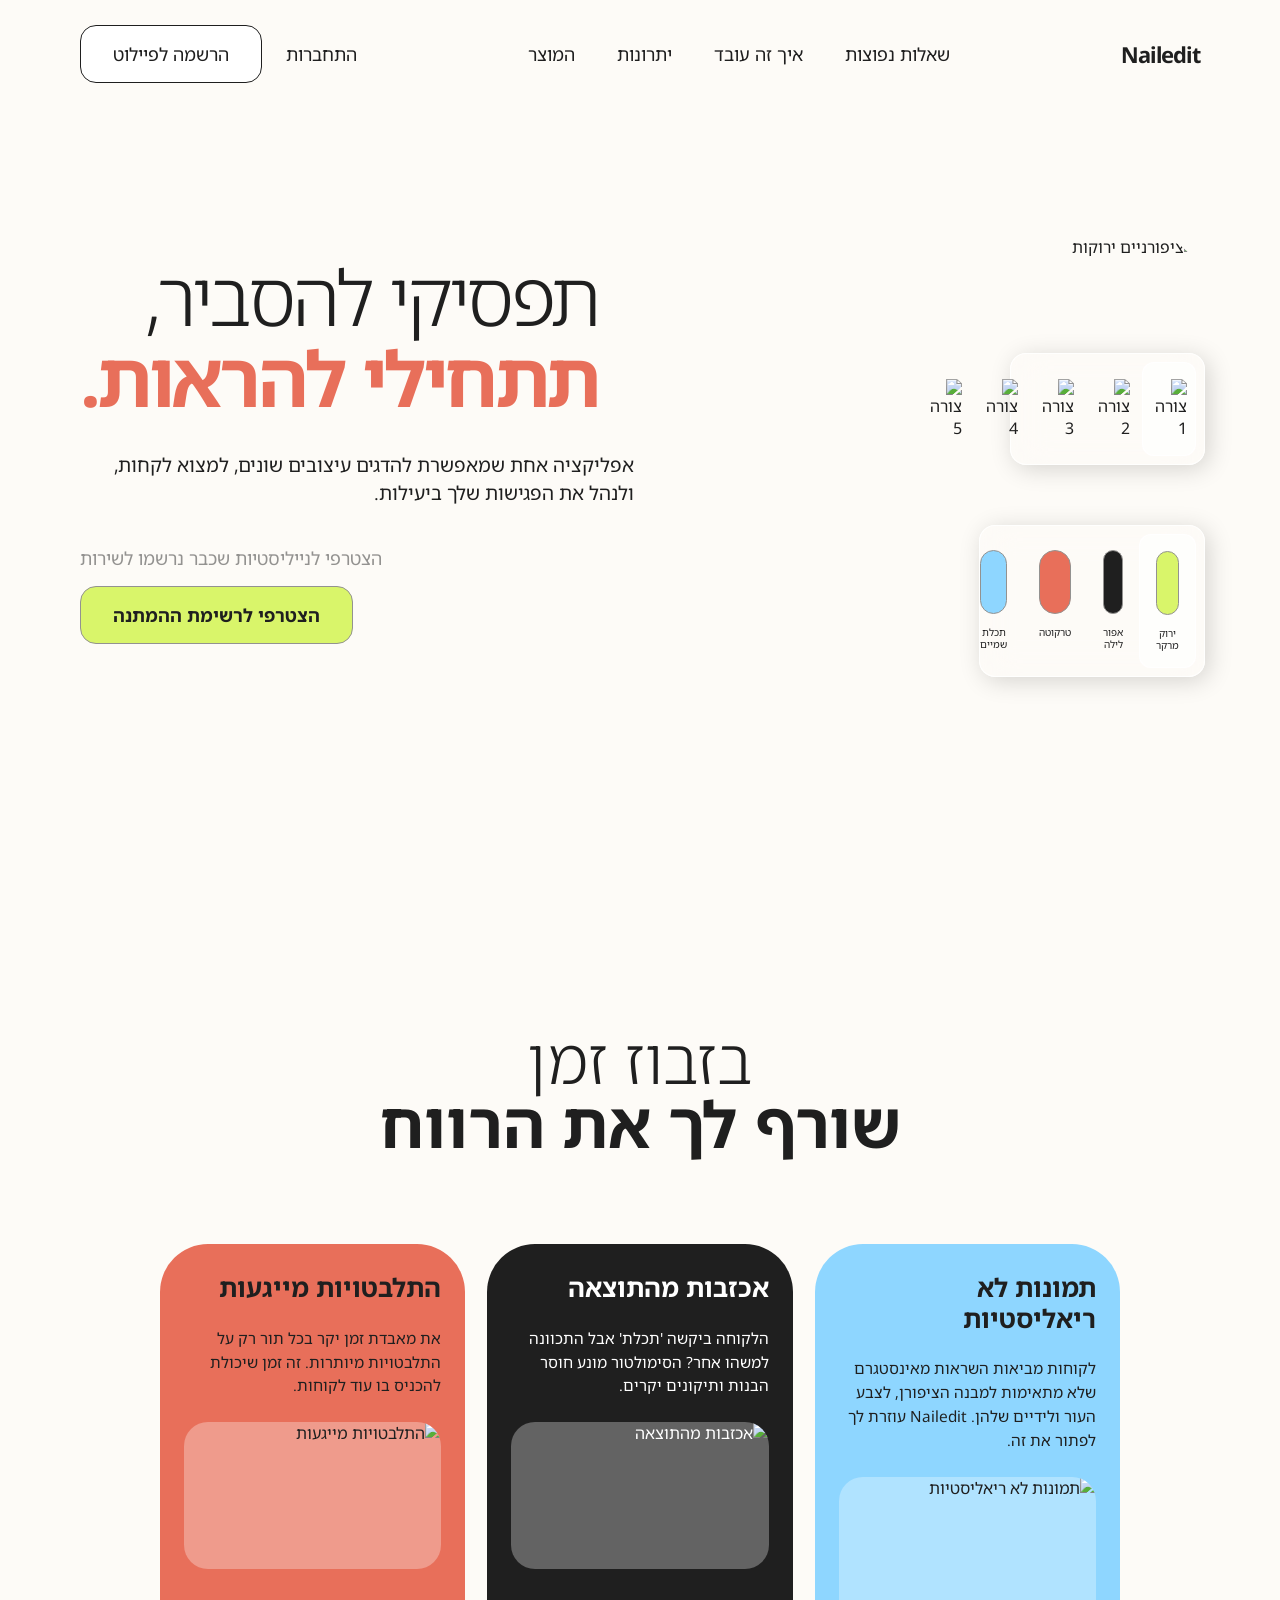
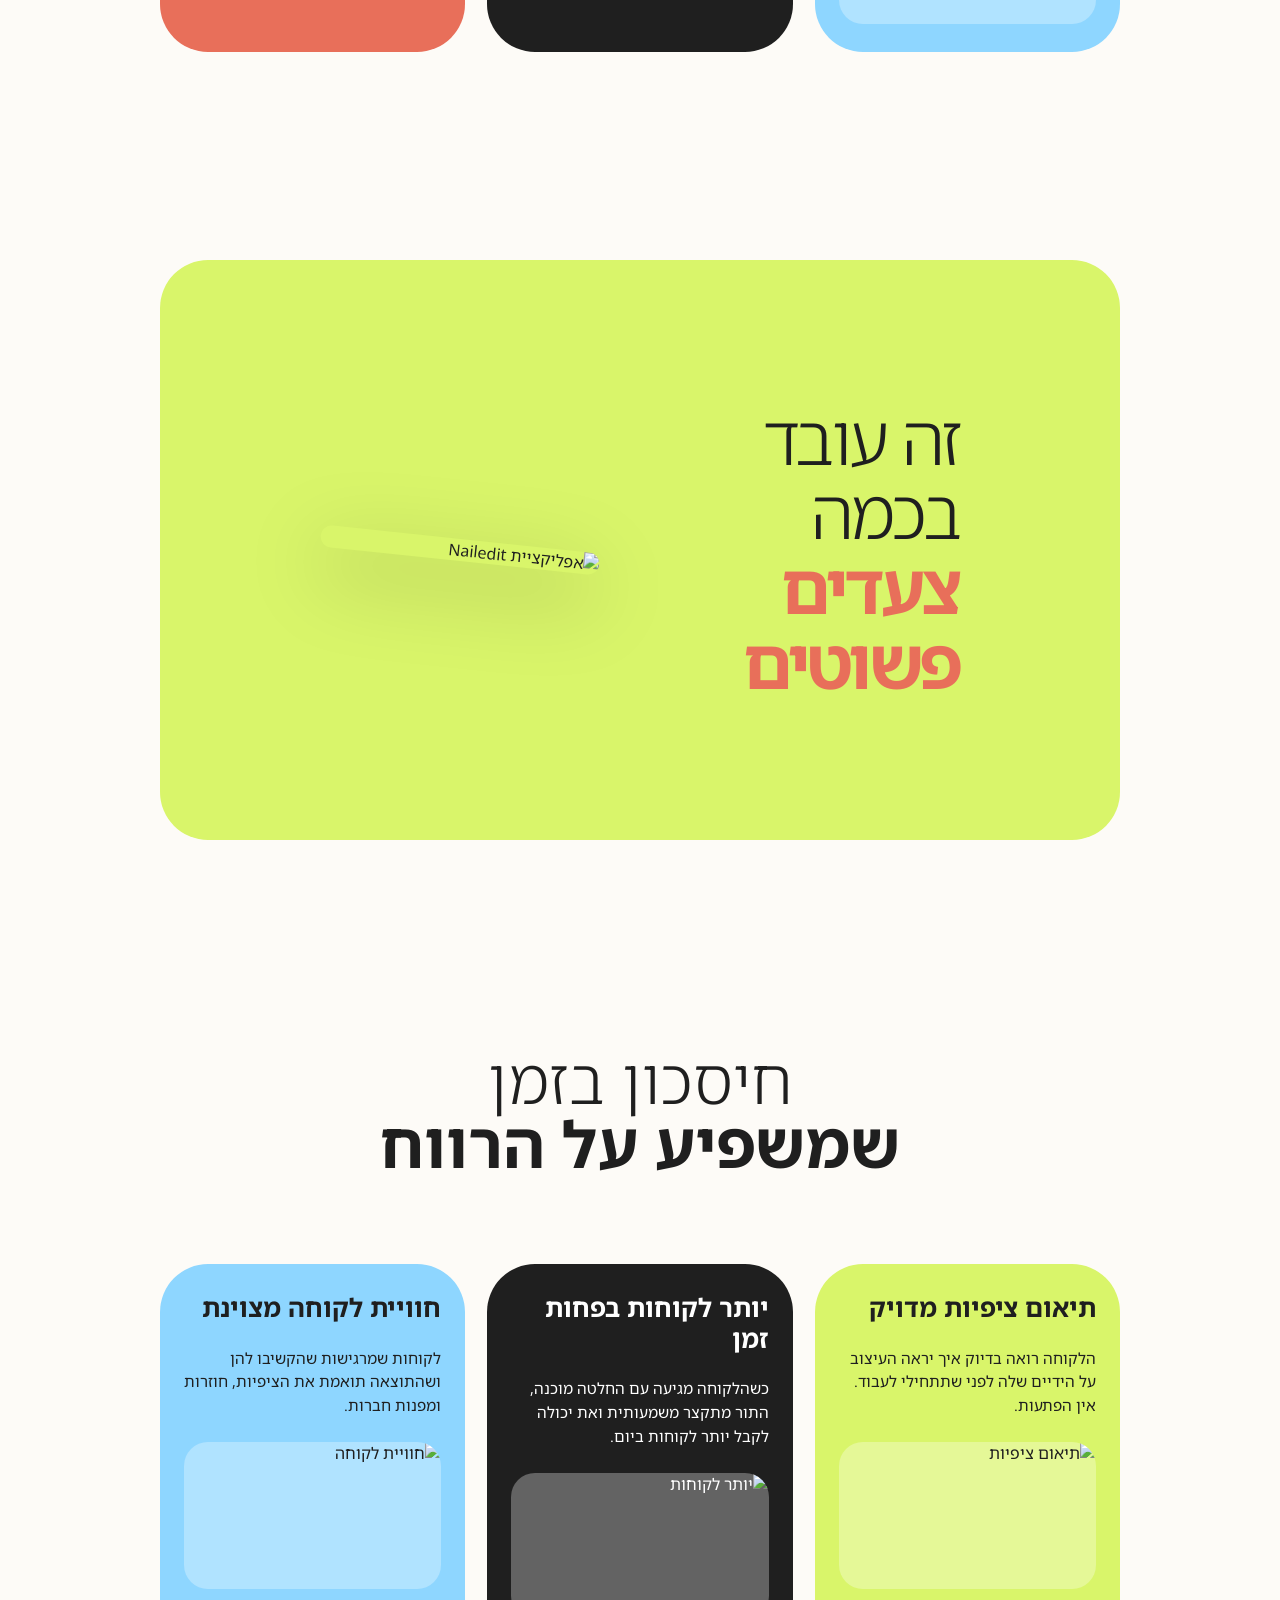
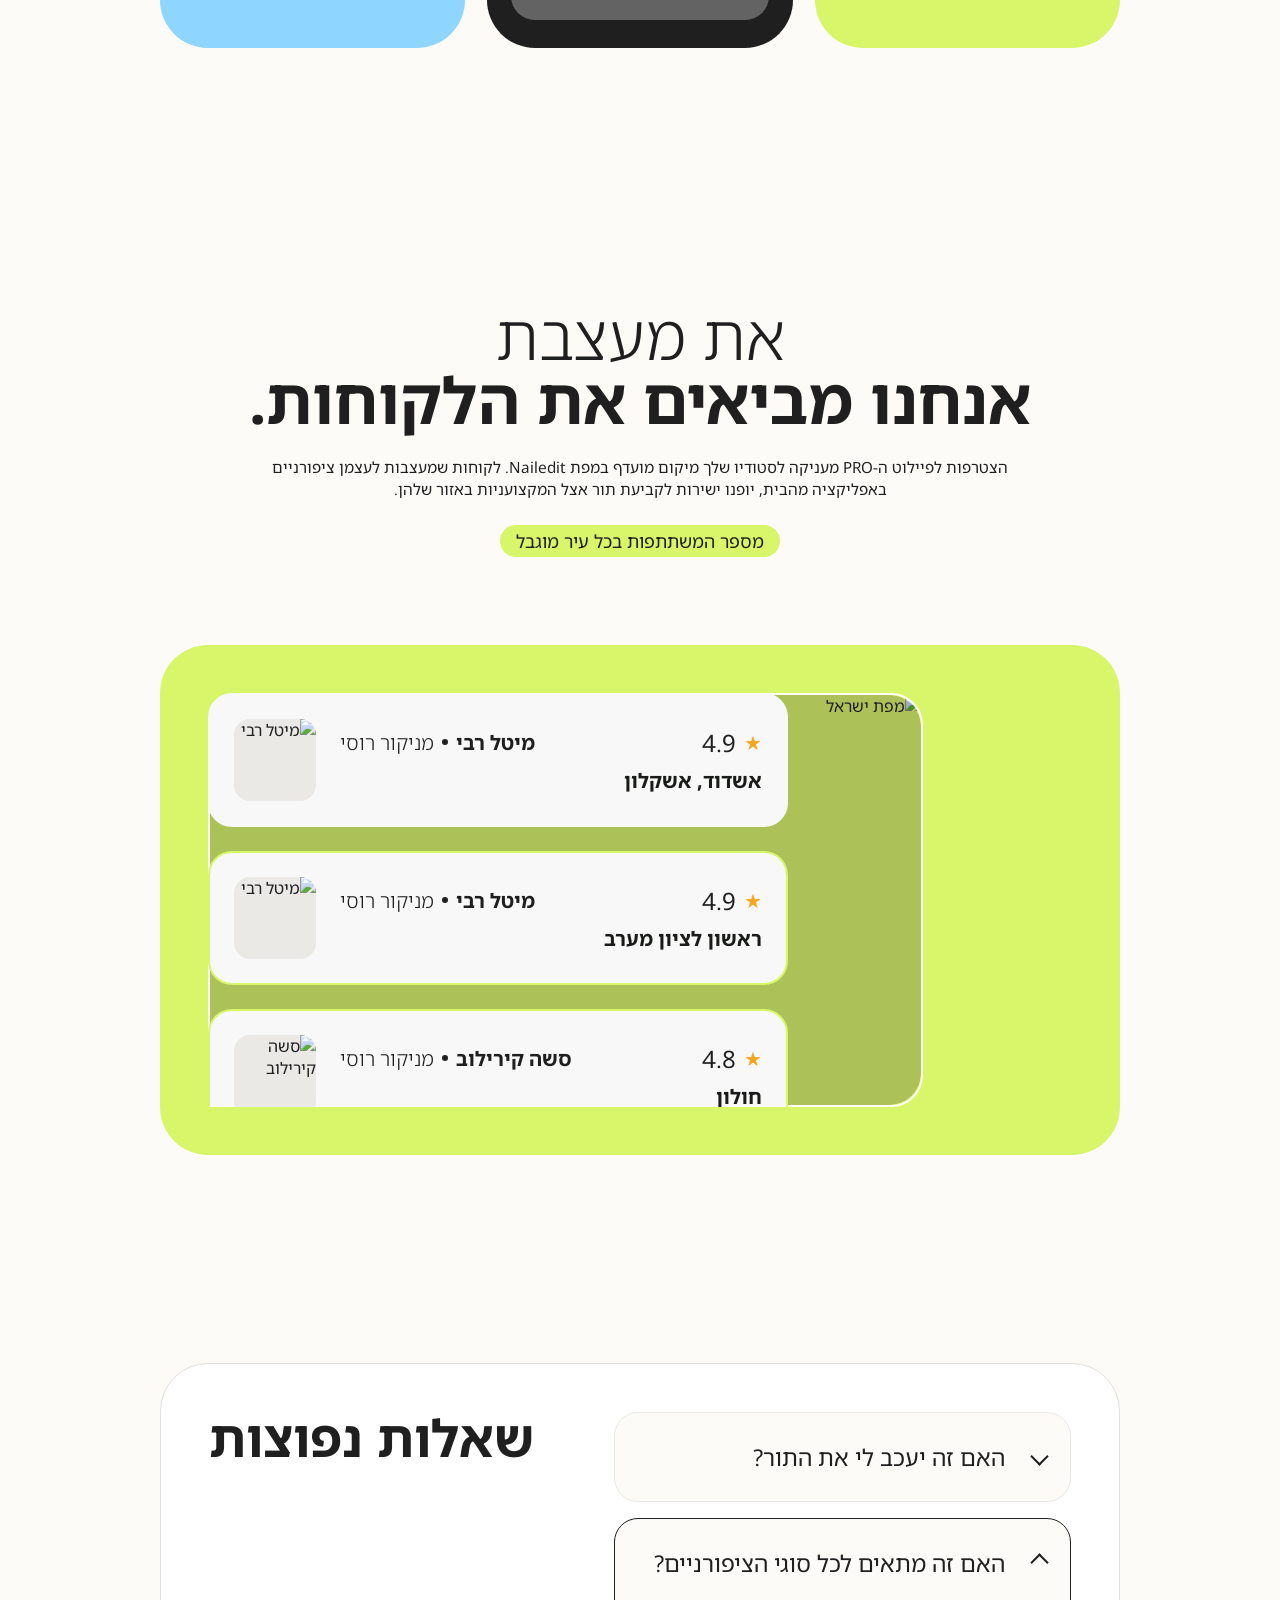
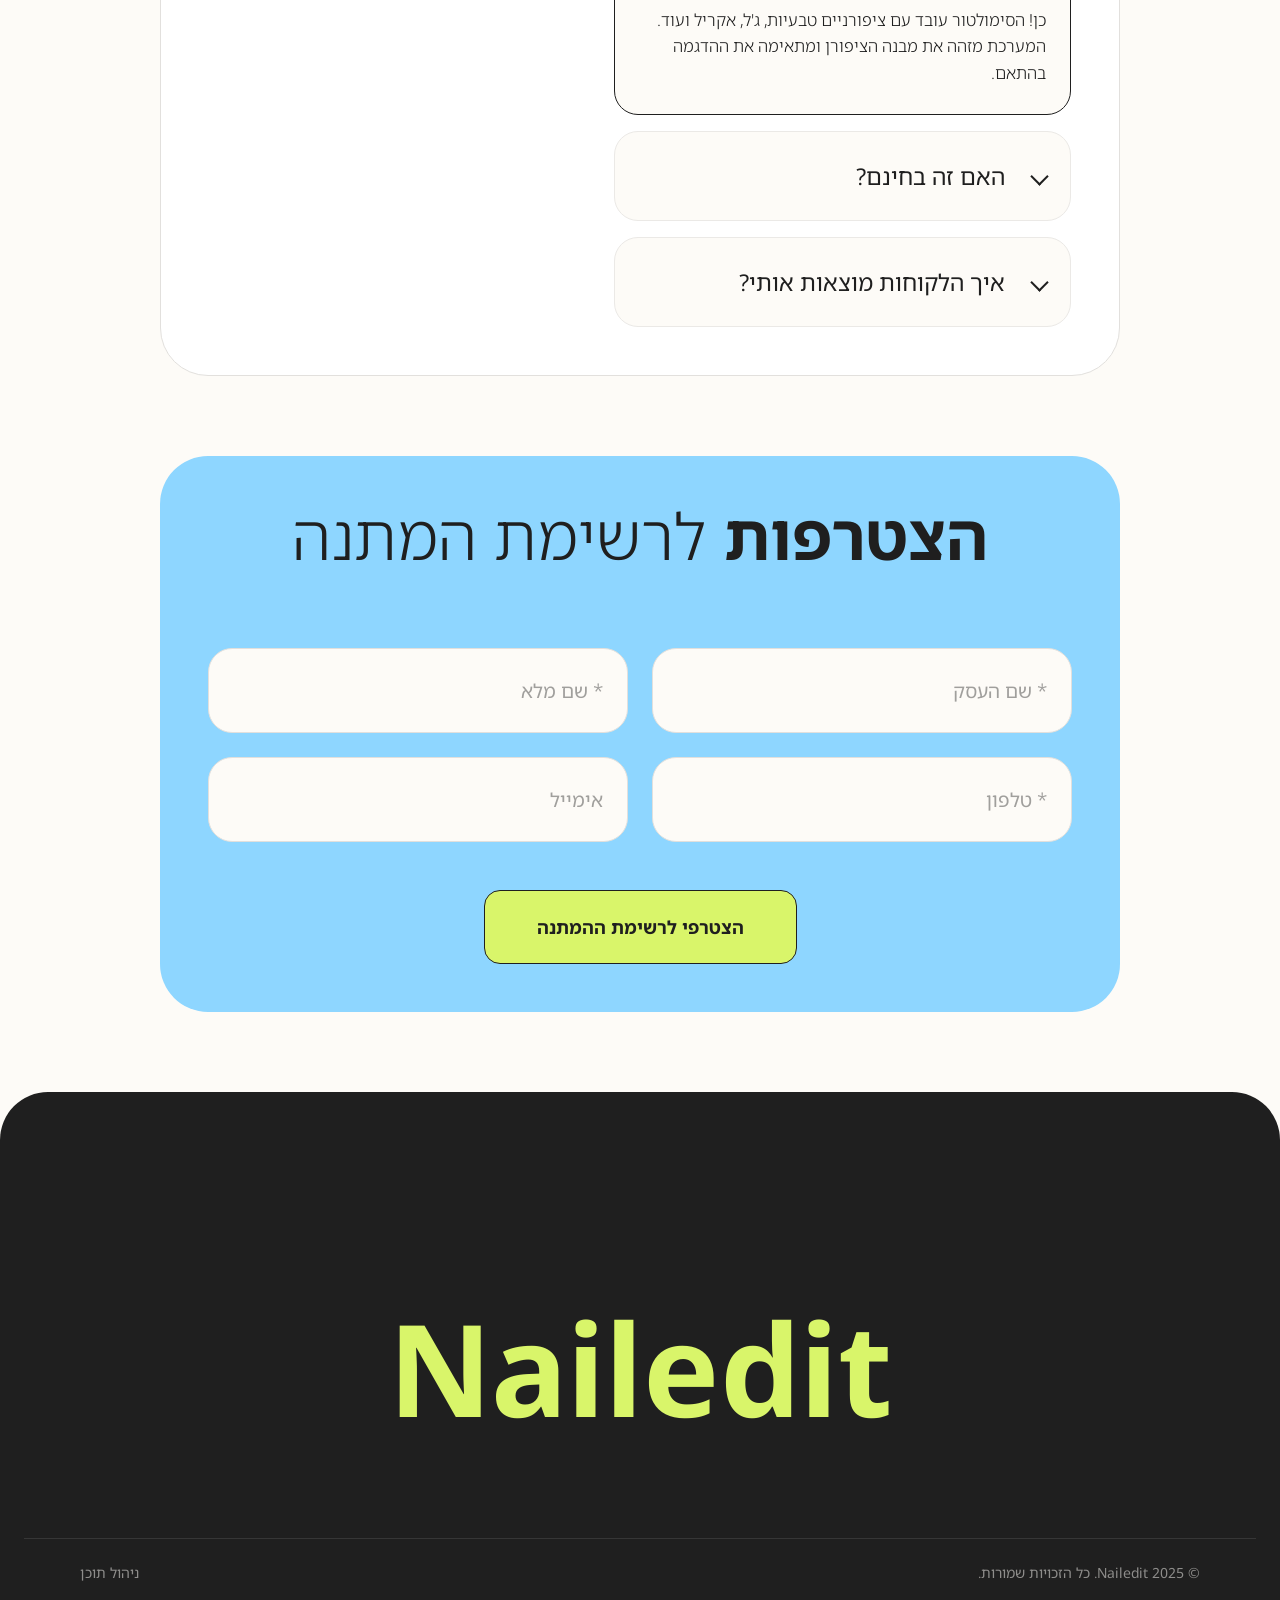
==== index.html @ ff3cc14b "feat: implement Nailedit landing page with CMS - Full RTL Hebrew landing page matching Figma design " ====
<!DOCTYPE html>
<html lang="he" dir="rtl">
<head>
  <meta charset="UTF-8" />
  <meta name="viewport" content="width=device-width, initial-scale=1.0" />
  <title>Nailedit — תפסיקי להסביר, תתחילי להראות</title>
  <meta name="description" content="אפליקציה אחת שמאפשרת להדגים עיצובים שונים, למצוא לקחות, ולנהל את הפגישות שלך ביעילות." />
  <link rel="preconnect" href="https://fonts.googleapis.com" />
  <link rel="preconnect" href="https://fonts.gstatic.com" crossorigin />
  <link href="https://fonts.googleapis.com/css2?family=Noto+Sans+Hebrew:wght@300;400;700&display=swap" rel="stylesheet" />
  <link rel="stylesheet" href="css/style.css" />
  <script src="js/cms-data.js" defer></script>
  <script src="js/main.js" defer></script>
</head>
<body>

<!-- =============================================
     HEADER (Fixed)
     ============================================= -->
<header id="header">
  <div class="header-inner">
    <!-- Logo (right side in RTL) -->
    <div class="header-logo">
      <a href="/">
        <img src="https://www.figma.com/api/mcp/asset/d2e2b7a8-abb8-4524-a64f-20548f22e524"
             alt="Nailedit"
             onerror="this.style.display='none';this.nextElementSibling.style.display='block';" />
        <span style="display:none;font-size:22px;font-weight:700;letter-spacing:-1px;">Nailedit</span>
      </a>
    </div>

    <!-- Desktop Nav (center) -->
    <nav class="header-nav" aria-label="ניווט ראשי">
      <a href="#section-faq" data-scroll-to="section-faq" data-cms-text="nav.faq">שאלות נפוצות</a>
      <a href="#section-how-it-works" data-scroll-to="section-how-it-works" data-cms-text="nav.howItWorks">איך זה עובד</a>
      <a href="#section-benefits" data-scroll-to="section-benefits" data-cms-text="nav.benefits">יתרונות</a>
      <a href="#section-how-it-works" data-scroll-to="section-how-it-works" data-cms-text="nav.product">המוצר</a>
    </nav>

    <!-- Actions (left side in RTL) -->
    <div class="header-actions">
      <a href="/9891" class="header-cms-link" data-cms-text="nav.login">התחברות</a>
      <a href="#sign-up-form" class="btn-signup-header" data-scroll-to="sign-up-form" data-cms-text="nav.signup">הרשמה לפיילוט</a>
    </div>

    <!-- Mobile hamburger -->
    <button class="hamburger" aria-label="תפריט" aria-expanded="false">
      <span></span><span></span><span></span>
    </button>
  </div>

  <!-- Mobile Menu -->
  <nav class="mobile-menu" aria-label="תפריט נייד">
    <a href="#section-faq"      data-scroll-to="section-faq">שאלות נפוצות</a>
    <a href="#section-how-it-works" data-scroll-to="section-how-it-works">איך זה עובד</a>
    <a href="#section-benefits" data-scroll-to="section-benefits">יתרונות</a>
    <a href="#sign-up-form"     data-scroll-to="sign-up-form">הרשמה לפיילוט</a>
    <a href="/9891">התחברות</a>
  </nav>
</header>

<!-- =============================================
     HERO SECTION
     ============================================= -->
<section id="section-hero">
  <div class="hero-inner">

    <!-- LEFT: Hero image + overlays -->
    <div class="hero-left">
      <div class="hero-image-wrap" role="img" aria-label="תמונת הגיבור — ידיים עם ציפורניים מעוצבות">
        <img id="hero-img-green" class="active" data-cms-img="hero.green"
             src="https://www.figma.com/api/mcp/asset/ffac4fe0-1b4b-4c2a-91a3-577d6e10d062"
             alt="ציפורניים ירוקות" loading="eager" />
        <img id="hero-img-blue" data-cms-img="hero.blue"
             src="https://www.figma.com/api/mcp/asset/5713bf7d-479f-4797-9455-9d2eda2797f0"
             alt="ציפורניים תכלת" loading="lazy" />
        <img id="hero-img-dark" data-cms-img="hero.dark"
             src="https://www.figma.com/api/mcp/asset/d03bdad5-0efc-4a21-915e-25a5bf7934cc"
             alt="ציפורניים כהות" loading="lazy" />
        <img id="hero-img-red" data-cms-img="hero.red"
             src="https://www.figma.com/api/mcp/asset/1855386a-a904-4751-8724-6bf75a02ad08"
             alt="ציפורניים אדומות" loading="lazy" />
      </div>

      <!-- Nail shape picker overlay -->
      <div class="nail-picker" aria-label="בחרי צורת ציפורן">
        <div class="nail-picker-item active" title="עגול">
          <img src="https://www.figma.com/api/mcp/asset/a2f85cbc-621d-46ef-937e-82a34ecd8805" alt="צורה 1" />
        </div>
        <div class="nail-picker-item" title="מרובע">
          <img src="https://www.figma.com/api/mcp/asset/5021a749-66ec-4334-8500-fbf65d3ca1d3" alt="צורה 2" />
        </div>
        <div class="nail-picker-item" title="שקדים">
          <img src="https://www.figma.com/api/mcp/asset/e83da6b8-fb28-44fe-b731-6ae128836117" alt="צורה 3" />
        </div>
        <div class="nail-picker-item" title="ארוך">
          <img src="https://www.figma.com/api/mcp/asset/e0a4f42c-c300-4006-b11a-44d8864c6565" alt="צורה 4" />
        </div>
        <div class="nail-picker-item" title="מחודד">
          <img src="https://www.figma.com/api/mcp/asset/e674bb84-81b5-4a56-954e-c356db62c6e9" alt="צורה 5" />
        </div>
      </div>

      <!-- Color panel overlay -->
      <div class="color-panel" aria-label="בחרי צבע">
        <div class="color-option active" data-color="green" role="button" tabindex="0" aria-label="ירוק מרקר">
          <div class="color-swatch" style="background:#d9f56a;"></div>
          <span data-cms-text="color.green">ירוק מרקר</span>
        </div>
        <div class="color-option" data-color="dark" role="button" tabindex="0" aria-label="אפור לילה">
          <div class="color-swatch" style="background:#1f1f1f;"></div>
          <span data-cms-text="color.dark">אפור לילה</span>
        </div>
        <div class="color-option" data-color="red" role="button" tabindex="0" aria-label="טרקוטה">
          <div class="color-swatch" style="background:#e86f5a;"></div>
          <span data-cms-text="color.red">טרקוטה</span>
        </div>
        <div class="color-option" data-color="blue" role="button" tabindex="0" aria-label="תכלת שמיים">
          <div class="color-swatch" style="background:#8ed6ff;"></div>
          <span data-cms-text="color.blue">תכלת שמיים</span>
        </div>
      </div>
    </div>

    <!-- RIGHT: Heading + CTA -->
    <div class="hero-right">
      <h1 class="hero-heading">
        <span class="light" data-cms-text="hero.heading1">תפסיקי להסביר,</span>
        <span class="accent" data-cms-text="hero.heading2">תתחילי להראות.</span>
      </h1>
      <p class="hero-subtext" data-cms-text="hero.subtext">
        אפליקציה אחת שמאפשרת להדגים עיצובים שונים, למצוא לקחות, ולנהל את הפגישות שלך ביעילות.
      </p>
      <div class="hero-cta-group">
        <p class="hero-cta-label" data-cms-text="hero.ctaLabel">הצטרפי לנייליסטיות שכבר נרשמו לשירות</p>
        <a href="#sign-up-form" class="btn-signup-main" data-scroll-to="sign-up-form" data-cms-text="hero.ctaBtn">
          הצטרפי לרשימת ההמתנה
        </a>
      </div>
    </div>

  </div>
</section>

<!-- =============================================
     PROBLEMS SECTION
     ============================================= -->
<section id="section-problems">
  <div class="container">
    <div class="section-title-block fade-in">
      <div class="heading-lg">
        <span class="light" data-cms-text="problems.title1">בזבוז זמן</span>
        <span class="bold" data-cms-text="problems.title2">שורף לך את הרווח</span>
      </div>
    </div>
    <div class="cards-row">
      <!-- Card 1: Blue -->
      <div class="card card-blue fade-in">
        <div class="card-content">
          <h3 data-cms-text="problems.card1.title">תמונות לא ריאליסטיות</h3>
          <p data-cms-text="problems.card1.body">לקוחות מביאות השראות מאינסטגרם שלא מתאימות למבנה הציפורן, לצבע העור ולידיים שלהן. Nailedit עוזרת לך לפתור את זה.</p>
        </div>
        <div class="card-image">
          <img data-cms-img="problems.card1"
               src="https://www.figma.com/api/mcp/asset/593ab681-f9f4-4326-ba24-08fce2826edd"
               alt="תמונות לא ריאליסטיות" loading="lazy" />
        </div>
      </div>
      <!-- Card 2: Dark -->
      <div class="card card-dark fade-in">
        <div class="card-content">
          <h3 data-cms-text="problems.card2.title">אכזבות מהתוצאה</h3>
          <p data-cms-text="problems.card2.body">הלקוחה ביקשה 'תכלת' אבל התכוונה למשהו אחר? הסימולטור מונע חוסר הבנות ותיקונים יקרים.</p>
        </div>
        <div class="card-image">
          <img data-cms-img="problems.card2"
               src="https://www.figma.com/api/mcp/asset/17ccc829-eee9-4e7c-a9ae-881b3fb78f5c"
               alt="אכזבות מהתוצאה" loading="lazy" />
        </div>
      </div>
      <!-- Card 3: Red -->
      <div class="card card-red fade-in">
        <div class="card-content">
          <h3 data-cms-text="problems.card3.title">התלבטויות מייגעות</h3>
          <p data-cms-text="problems.card3.body">את מאבדת זמן יקר בכל תור רק על התלבטויות מיותרות. זה זמן שיכולת להכניס בו עוד לקוחות.</p>
        </div>
        <div class="card-image">
          <img data-cms-img="problems.card3"
               src="https://www.figma.com/api/mcp/asset/4235ab15-cab7-4483-9932-0e497448cfe5"
               alt="התלבטויות מייגעות" loading="lazy" />
        </div>
      </div>
    </div>
  </div>
</section>

<!-- =============================================
     HOW IT WORKS SECTION
     ============================================= -->
<section id="section-how-it-works">
  <div class="container">
    <div class="how-it-works-card fade-in">
      <div class="how-left">
        <h2 class="how-heading">
          <span class="light" data-cms-text="howItWorks.heading1">זה עובד בכמה</span>
          <span class="accent" data-cms-text="howItWorks.heading2">צעדים פשוטים</span>
        </h2>
      </div>
      <div class="how-phone">
        <img data-cms-img="howItWorks.phone"
             src="https://www.figma.com/api/mcp/asset/30200de4-7a52-4c11-8805-34c16d47d91e"
             alt="אפליקציית Nailedit" loading="lazy" />
      </div>
    </div>
  </div>
</section>

<!-- =============================================
     BENEFITS SECTION
     ============================================= -->
<section id="section-benefits">
  <div class="container">
    <div class="section-title-block fade-in">
      <div class="heading-lg">
        <span class="light" data-cms-text="benefits.title1">חיסכון בזמן</span>
        <span class="bold" data-cms-text="benefits.title2">שמשפיע על הרווח</span>
      </div>
    </div>
    <div class="cards-row">
      <!-- Card 1 -->
      <div class="card card-green fade-in">
        <div class="card-content">
          <h3 data-cms-text="benefits.card1.title">תיאום ציפיות מדויק</h3>
          <p data-cms-text="benefits.card1.body">הלקוחה רואה בדיוק איך יראה העיצוב על הידיים שלה לפני שתתחילי לעבוד. אין הפתעות.</p>
        </div>
        <div class="card-image">
          <img data-cms-img="benefits.card1"
               src="https://www.figma.com/api/mcp/asset/63fca0ff-3d4e-418a-b38f-392ba38ea2c9"
               alt="תיאום ציפיות" loading="lazy" />
        </div>
      </div>
      <!-- Card 2 -->
      <div class="card card-dark fade-in">
        <div class="card-content">
          <h3 data-cms-text="benefits.card2.title">יותר לקוחות בפחות זמן</h3>
          <p data-cms-text="benefits.card2.body">כשהלקוחה מגיעה עם החלטה מוכנה, התור מתקצר משמעותית ואת יכולה לקבל יותר לקוחות ביום.</p>
        </div>
        <div class="card-image">
          <img data-cms-img="benefits.card2"
               src="https://www.figma.com/api/mcp/asset/efc60a15-93be-489b-9711-c6450c035d54"
               alt="יותר לקוחות" loading="lazy" />
        </div>
      </div>
      <!-- Card 3 -->
      <div class="card card-blue fade-in">
        <div class="card-content">
          <h3 data-cms-text="benefits.card3.title">חוויית לקוחה מצוינת</h3>
          <p data-cms-text="benefits.card3.body">לקוחות שמרגישות שהקשיבו להן ושהתוצאה תואמת את הציפיות, חוזרות ומפנות חברות.</p>
        </div>
        <div class="card-image">
          <img data-cms-img="benefits.card3"
               src="https://www.figma.com/api/mcp/asset/155cbfab-2589-41b0-9cd8-0448dafa9fe6"
               alt="חוויית לקוחה" loading="lazy" />
        </div>
      </div>
    </div>
  </div>
</section>

<!-- =============================================
     MAP / CLIENTS SECTION
     ============================================= -->
<section id="section-map">
  <div class="container">
    <div class="map-header fade-in">
      <div class="heading-lg">
        <span class="light" data-cms-text="map.heading1">את מעצבת</span>
        <span class="bold" data-cms-text="map.heading2">אנחנו מביאים את הלקוחות.</span>
      </div>
      <p class="map-subtitle" data-cms-text="map.subtitle">
        הצטרפות לפיילוט ה-PRO מעניקה לסטודיו שלך מיקום מועדף במפת Nailedit. לקוחות שמעצבות לעצמן ציפורניים באפליקציה מהבית, יופנו ישירות לקביעת תור אצל המקצועניות באזור שלהן.
      </p>
      <span class="badge-limited" data-cms-text="map.badge">מספר המשתתפות בכל עיר מוגבל</span>
    </div>

    <div class="map-card fade-in">
      <div class="map-bg">
        <img data-cms-img="map.bg"
             src="https://www.figma.com/api/mcp/asset/ab3116c4-3b24-494a-a051-0b62d399b1a8"
             alt="מפת ישראל" loading="lazy" />
      </div>

      <div class="stylists-list" aria-label="רשימת נייליסטיות">
        <!-- Stylist 1 -->
        <div class="stylist-card">
          <div class="stylist-info">
            <div class="stylist-meta">
              <div class="stylist-rating">
                <span class="star-icon">★</span>
                <span class="rating-num">4.9</span>
              </div>
              <div class="stylist-name-service">
                <span class="stylist-name">מיטל רבי</span>
                <span class="stylist-dot"></span>
                <span class="stylist-service">מניקור רוסי</span>
              </div>
            </div>
            <div class="stylist-location">אשדוד, אשקלון</div>
          </div>
          <img class="stylist-photo" data-cms-img="map.stylist1"
               src="https://www.figma.com/api/mcp/asset/d4ce98a7-a5bb-46a5-96f5-6b14b1bf74ff"
               alt="מיטל רבי" loading="lazy" />
        </div>
        <!-- Stylist 2 -->
        <div class="stylist-card featured">
          <div class="stylist-info">
            <div class="stylist-meta">
              <div class="stylist-rating">
                <span class="star-icon">★</span>
                <span class="rating-num">4.9</span>
              </div>
              <div class="stylist-name-service">
                <span class="stylist-name">מיטל רבי</span>
                <span class="stylist-dot"></span>
                <span class="stylist-service">מניקור רוסי</span>
              </div>
            </div>
            <div class="stylist-location">ראשון לציון מערב</div>
          </div>
          <img class="stylist-photo" data-cms-img="map.stylist2"
               src="https://www.figma.com/api/mcp/asset/d4ce98a7-a5bb-46a5-96f5-6b14b1bf74ff"
               alt="מיטל רבי" loading="lazy" />
        </div>
        <!-- Stylist 3 -->
        <div class="stylist-card featured">
          <div class="stylist-info">
            <div class="stylist-meta">
              <div class="stylist-rating">
                <span class="star-icon">★</span>
                <span class="rating-num">4.8</span>
              </div>
              <div class="stylist-name-service">
                <span class="stylist-name">סשה קירילוב</span>
                <span class="stylist-dot"></span>
                <span class="stylist-service">מניקור רוסי</span>
              </div>
            </div>
            <div class="stylist-location">חולון</div>
          </div>
          <img class="stylist-photo" data-cms-img="map.stylist3"
               src="https://www.figma.com/api/mcp/asset/d4ce98a7-a5bb-46a5-96f5-6b14b1bf74ff"
               alt="סשה קירילוב" loading="lazy" />
        </div>
        <!-- Stylist 4 -->
        <div class="stylist-card featured">
          <div class="stylist-info">
            <div class="stylist-meta">
              <div class="stylist-rating">
                <span class="star-icon">★</span>
                <span class="rating-num">4.8</span>
              </div>
              <div class="stylist-name-service">
                <span class="stylist-name">מיטל רבי</span>
                <span class="stylist-dot"></span>
                <span class="stylist-service">מניקור רוסי</span>
              </div>
            </div>
            <div class="stylist-location">אזור</div>
          </div>
          <img class="stylist-photo" data-cms-img="map.stylist4"
               src="https://www.figma.com/api/mcp/asset/d4ce98a7-a5bb-46a5-96f5-6b14b1bf74ff"
               alt="מיטל רבי" loading="lazy" />
        </div>
        <!-- Stylist 5 -->
        <div class="stylist-card featured">
          <div class="stylist-info">
            <div class="stylist-meta">
              <div class="stylist-rating">
                <span class="star-icon">★</span>
                <span class="rating-num">4.7</span>
              </div>
              <div class="stylist-name-service">
                <span class="stylist-name">עדי שמחון</span>
                <span class="stylist-dot"></span>
                <span class="stylist-service">מניקור רוסי</span>
              </div>
            </div>
            <div class="stylist-location">אשדוד, אשקלון</div>
          </div>
          <img class="stylist-photo" data-cms-img="map.stylist5"
               src="https://www.figma.com/api/mcp/asset/d4ce98a7-a5bb-46a5-96f5-6b14b1bf74ff"
               alt="עדי שמחון" loading="lazy" />
        </div>
      </div>
    </div>
  </div>
</section>

<!-- =============================================
     FAQ SECTION
     ============================================= -->
<section id="section-faq">
  <div class="container">
    <div class="faq-card fade-in">
      <div class="faq-inner">
        <!-- FAQ Questions -->
        <div class="faq-list" role="list">
          <div class="faq-item" role="listitem">
            <button class="faq-question" aria-expanded="false">
              <div class="faq-arrow"></div>
              <span class="q-text" data-cms-text="faq.q1">האם זה יעכב לי את התור?</span>
            </button>
            <div class="faq-answer" role="region">
              <div class="faq-answer-inner" data-cms-text="faq.a1">
                ממש לא. הסימולטור מיועד לקצר את זמן ההתלבטות, לא להאריך אותו. רוב הלקוחות מגיעות עם החלטה מוכנה לאחר שמשחקות עם האפליקציה בבית.
              </div>
            </div>
          </div>
          <div class="faq-item" role="listitem">
            <button class="faq-question" aria-expanded="false">
              <div class="faq-arrow"></div>
              <span class="q-text" data-cms-text="faq.q2">האם זה מתאים לכל סוגי הציפורניים?</span>
            </button>
            <div class="faq-answer" role="region">
              <div class="faq-answer-inner" data-cms-text="faq.a2">
                כן! הסימולטור עובד עם ציפורניים טבעיות, ג'ל, אקריל ועוד. המערכת מזהה את מבנה הציפורן ומתאימה את ההדגמה בהתאם.
              </div>
            </div>
          </div>
          <div class="faq-item" role="listitem">
            <button class="faq-question" aria-expanded="false">
              <div class="faq-arrow"></div>
              <span class="q-text" data-cms-text="faq.q3">האם זה בחינם?</span>
            </button>
            <div class="faq-answer" role="region">
              <div class="faq-answer-inner" data-cms-text="faq.a3">
                הפיילוט לנייליסטיות מוצע ללא עלות. לאחר שלב הפיילוט, נציג תוכניות מנוי שיתאימו לכל גודל עסק.
              </div>
            </div>
          </div>
          <div class="faq-item" role="listitem">
            <button class="faq-question" aria-expanded="false">
              <div class="faq-arrow"></div>
              <span class="q-text" data-cms-text="faq.q4">איך הלקוחות מוצאות אותי?</span>
            </button>
            <div class="faq-answer" role="region">
              <div class="faq-answer-inner" data-cms-text="faq.a4">
                לקוחות שמשתמשות באפליקציה ומחפשות נייליסטית באזורן יוכלו לראות את הפרופיל שלך ולקבוע תור ישירות.
              </div>
            </div>
          </div>
        </div>
        <!-- FAQ Title -->
        <div class="faq-title-block" data-cms-text="faq.title">שאלות נפוצות</div>
      </div>
    </div>
  </div>
</section>

<!-- =============================================
     SIGN-UP FORM SECTION
     ============================================= -->
<section id="sign-up-form">
  <div class="container">
    <div class="signup-card fade-in">
      <h2 class="signup-heading">
        <span class="bold" data-cms-text="signup.heading1">הצטרפות </span>
        <span class="light" data-cms-text="signup.heading2">לרשימת המתנה</span>
      </h2>
      <form class="signup-form" id="signup-form-el" novalidate>
        <div style="width:100%;display:flex;flex-direction:column;gap:24px;">
          <div class="form-row">
            <input type="text"  class="form-field" name="business" placeholder="* שם העסק" required data-cms-text-ph="signup.field1" />
            <input type="text"  class="form-field" name="name"     placeholder="* שם מלא"  required data-cms-text-ph="signup.field2" />
          </div>
          <div class="form-row">
            <input type="tel"   class="form-field" name="phone"    placeholder="* טלפון"   required data-cms-text-ph="signup.field3" />
            <input type="email" class="form-field" name="email"    placeholder="אימייל"            data-cms-text-ph="signup.field4" />
          </div>
        </div>
        <button type="submit" class="btn-signup-form" data-cms-text="signup.btn">הצטרפי לרשימת ההמתנה</button>
      </form>
      <div class="form-success" role="alert" data-cms-text="signup.success">🎉 נרשמת בהצלחה! ניצור איתך קשר בקרוב.</div>
    </div>
  </div>
</section>

<!-- =============================================
     FOOTER
     ============================================= -->
<footer id="footer">
  <div class="footer-logo-wrap">
    <img class="footer-logo-img"
         src="https://www.figma.com/api/mcp/asset/e01496f9-7f8f-4b0f-a7af-84e3b76f0aa8"
         alt="Nailedit"
         onerror="this.style.display='none';document.getElementById('footer-text').style.display='block';"
         loading="lazy" />
    <div id="footer-text" style="display:none;font-size:clamp(60px,10vw,180px);font-weight:700;color:#d9f56a;text-align:center;padding:60px 0;">
      Nailedit
    </div>
  </div>
  <div class="footer-bottom">
    <p data-cms-text="footer.rights">© 2025 Nailedit. כל הזכויות שמורות.</p>
    <a href="/9891">ניהול תוכן</a>
  </div>
</footer>

</body>
</html>
---- css/style.css ----
/* =============================================
   Nailedit Landing Page — CSS
   ============================================= */

/* --- Design Tokens --- */
:root {
  --light:    #fdfbf7;
  --dark:     #1f1f1f;
  --green:    #d9f56a;
  --red:      #e86f5a;
  --blue:     #8ed6ff;
  --white:    #ffffff;
  --light-2:  #ebe9e6;
  --light-3:  #e2e0dd;
  --light-4:  #939290;
  --radius-sm: 12px;
  --radius-md: 16px;
  --radius-lg: 24px;
  --radius-xl: 32px;
  --radius-2xl:48px;
}

/* --- Reset --- */
*, *::before, *::after { box-sizing: border-box; margin: 0; padding: 0; }
html { scroll-behavior: smooth; }
body {
  font-family: 'Noto Sans Hebrew', sans-serif;
  background: var(--light);
  color: var(--dark);
  direction: rtl;
  overflow-x: hidden;
}
img { display: block; max-width: 100%; }
button { cursor: pointer; border: none; background: none; font: inherit; }
a { text-decoration: none; color: inherit; }
input, textarea { font: inherit; }

/* --- Typography --- */
.heading-xl {
  font-size: clamp(48px, 6vw, 100px);
  line-height: 1.06;
  letter-spacing: -0.05em;
}
.heading-lg {
  font-size: clamp(36px, 5vw, 88px);
  line-height: 1;
  font-weight: 700;
}
.heading-md {
  font-size: clamp(22px, 2.5vw, 32px);
  line-height: 1.2;
  font-weight: 700;
}
.body-lg { font-size: clamp(16px, 1.5vw, 24px); line-height: 1.45; }
.body-md { font-size: clamp(14px, 1.2vw, 18px); line-height: 1.55; }

/* --- Layout --- */
.container {
  width: 100%;
  max-width: 1760px;
  margin: 0 auto;
  padding: 0 80px;
}
@media (max-width: 768px) {
  .container { padding: 0 20px; }
}

/* =============================================
   HEADER
   ============================================= */
#header {
  position: fixed;
  top: 0; left: 0; right: 0;
  z-index: 1000;
  background: rgba(253, 251, 247, 0.85);
  backdrop-filter: blur(25px);
  -webkit-backdrop-filter: blur(25px);
  border-bottom: 1px solid transparent;
  transition: border-color 0.3s;
}
#header.scrolled { border-bottom-color: var(--light-2); }
.header-inner {
  display: flex;
  align-items: center;
  justify-content: space-between;
  padding: 24px 80px;
  height: 108px;
}
.header-logo img {
  height: 36px;
  width: auto;
}
.header-nav {
  display: flex;
  gap: 42px;
  align-items: center;
}
.header-nav a {
  font-size: 18px;
  color: var(--dark);
  transition: opacity 0.2s;
  white-space: nowrap;
}
.header-nav a:hover { opacity: 0.65; }
.header-actions {
  display: flex;
  align-items: center;
  gap: 24px;
}
.header-cms-link {
  font-size: 18px;
  color: var(--dark);
  transition: opacity 0.2s;
}
.header-cms-link:hover { opacity: 0.65; }
.btn-signup-header {
  display: inline-flex;
  align-items: center;
  justify-content: center;
  padding: 16px 32px;
  border: 1px solid var(--dark);
  border-radius: var(--radius-md);
  background: var(--white);
  font-size: 18px;
  color: var(--dark);
  transition: background 0.2s, color 0.2s;
  white-space: nowrap;
}
.btn-signup-header:hover { background: var(--dark); color: var(--white); }

/* Mobile hamburger */
.hamburger {
  display: none;
  flex-direction: column;
  gap: 5px;
  padding: 8px;
  cursor: pointer;
}
.hamburger span {
  display: block;
  width: 24px;
  height: 2px;
  background: var(--dark);
  transition: transform 0.3s, opacity 0.3s;
}
.hamburger.open span:nth-child(1) { transform: rotate(45deg) translate(5px, 5px); }
.hamburger.open span:nth-child(2) { opacity: 0; }
.hamburger.open span:nth-child(3) { transform: rotate(-45deg) translate(5px, -5px); }

.mobile-menu {
  display: none;
  flex-direction: column;
  gap: 0;
  background: var(--light);
  border-top: 1px solid var(--light-2);
  padding: 16px 20px;
}
.mobile-menu.open { display: flex; }
.mobile-menu a {
  padding: 14px 0;
  font-size: 18px;
  color: var(--dark);
  border-bottom: 1px solid var(--light-2);
}
.mobile-menu a:last-child { border-bottom: none; }

@media (max-width: 1024px) {
  .header-nav { display: none; }
  .hamburger { display: flex; }
  .header-inner { padding: 24px 20px; }
}
@media (max-width: 480px) {
  .btn-signup-header { padding: 12px 20px; font-size: 16px; }
  .header-cms-link { font-size: 15px; }
}

/* =============================================
   HERO SECTION
   ============================================= */
#section-hero {
  padding-top: 108px;
  background: var(--light);
  min-height: 100vh;
}
.hero-inner {
  display: flex;
  align-items: flex-start;
  justify-content: space-between;
  gap: 40px;
  padding: 128px 80px 80px;
  position: relative;
}
.hero-left {
  position: relative;
  flex-shrink: 0;
  width: 47%;
}
.hero-image-wrap {
  position: relative;
  width: 100%;
  padding-bottom: 80%;
  border-radius: var(--radius-2xl);
  overflow: hidden;
}
.hero-image-wrap img {
  position: absolute;
  inset: 0;
  width: 100%;
  height: 100%;
  object-fit: cover;
  border-radius: var(--radius-2xl);
  transition: opacity 0.5s ease;
  opacity: 0;
}
.hero-image-wrap img.active { opacity: 1; }

/* Nail shape picker */
.nail-picker {
  position: absolute;
  top: 117px;
  right: -5px;
  width: min(338px, 37%);
  background: rgba(253,251,247,0.64);
  backdrop-filter: blur(18px);
  -webkit-backdrop-filter: blur(18px);
  border: 1px solid rgba(255,255,255,0.9);
  border-radius: var(--radius-md);
  box-shadow: 4px 4px 24px rgba(0,0,0,0.16);
  padding: 8px;
  display: flex;
  gap: 4px;
}
.nail-picker-item {
  flex: 1;
  display: flex;
  align-items: center;
  justify-content: center;
  padding: 16px 8px;
  border-radius: var(--radius-sm);
  cursor: pointer;
  transition: background 0.2s;
}
.nail-picker-item:hover { background: rgba(255,255,255,0.6); }
.nail-picker-item.active {
  background: rgba(255,255,255,0.64);
  border: 1px solid rgba(255,255,255,0.9);
}
.nail-picker-item img { width: 36px; height: auto; }

/* Color panel */
.color-panel {
  position: absolute;
  bottom: -20px;
  right: -5px;
  width: min(391px, 43%);
  background: rgba(253,251,247,0.64);
  backdrop-filter: blur(18px);
  -webkit-backdrop-filter: blur(18px);
  border: 1px solid rgba(255,255,255,0.9);
  border-radius: var(--radius-md);
  box-shadow: 4px 4px 24px rgba(0,0,0,0.16);
  padding: 8px;
  display: flex;
  gap: 0;
}
.color-option {
  flex: 1;
  display: flex;
  flex-direction: column;
  align-items: center;
  gap: 12px;
  padding: 16px;
  border-radius: var(--radius-sm);
  cursor: pointer;
  transition: background 0.2s;
}
.color-option:hover { background: rgba(255,255,255,0.5); }
.color-option.active { background: rgba(255,255,255,0.64); border: 1px solid rgba(255,255,255,0.9); }
.color-swatch {
  width: 100%;
  height: 64px;
  border-radius: 52px;
  border: 0.5px solid var(--light-4);
}
.color-option span {
  font-size: 10px;
  color: var(--dark);
  text-align: center;
  line-height: 1.2;
}

/* Hero right — text content */
.hero-right {
  flex: 1;
  display: flex;
  flex-direction: column;
  align-items: flex-end;
  padding-top: 20px;
  gap: 0;
}
.hero-heading {
  font-size: clamp(44px, 6vw, 100px);
  line-height: 1.06;
  letter-spacing: -0.048em;
  text-align: right;
  padding-bottom: 32px;
}
.hero-heading .light { font-weight: 300; color: var(--dark); display: block; }
.hero-heading .accent { font-weight: 700; color: var(--red); display: block; }
.hero-subtext {
  font-size: clamp(16px, 1.5vw, 24px);
  line-height: 1.45;
  color: var(--dark);
  text-align: right;
  max-width: 656px;
  padding-bottom: 40px;
}
.hero-cta-group {
  display: flex;
  flex-direction: column;
  align-items: flex-end;
  gap: 16px;
}
.hero-cta-label {
  font-size: 18px;
  color: var(--light-4);
  text-align: center;
}
.btn-signup-main {
  display: inline-flex;
  align-items: center;
  justify-content: center;
  padding: 16px 32px;
  background: var(--green);
  border: 1px solid var(--light-4);
  border-radius: var(--radius-md);
  font-size: 18px;
  font-weight: 700;
  color: var(--dark);
  transition: filter 0.2s, transform 0.1s;
  white-space: nowrap;
}
.btn-signup-main:hover { filter: brightness(0.95); transform: translateY(-1px); }
.btn-signup-main:active { transform: translateY(0); }

@media (max-width: 1024px) {
  .hero-inner {
    flex-direction: column-reverse;
    padding: 60px 20px 60px;
    gap: 40px;
  }
  .hero-left { width: 100%; }
  .hero-right { align-items: flex-end; width: 100%; }
  .hero-image-wrap { padding-bottom: 72%; }
  .nail-picker { top: 40px; right: 0; width: 280px; }
  .color-panel { bottom: -100px; right: 0; width: 100%; position: relative; bottom: auto; margin-top: 12px; }
  .hero-heading { font-size: clamp(36px, 9vw, 72px); }
  .hero-subtext { font-size: 18px; }
}
@media (max-width: 480px) {
  .hero-inner { padding: 40px 16px 40px; }
  .nail-picker { display: none; }
  .color-panel { padding: 6px; }
  .color-option { padding: 10px 8px; }
  .color-swatch { height: 44px; }
}

/* =============================================
   PROBLEMS SECTION
   ============================================= */
#section-problems {
  background: var(--light);
  padding: 128px 80px;
}
.section-title-block {
  text-align: center;
  margin-bottom: 88px;
}
.section-title-block .light { font-weight: 300; display: block; }
.section-title-block .bold { font-weight: 700; display: block; }
.cards-row {
  display: flex;
  gap: 22px;
}
.card {
  flex: 1;
  border-radius: var(--radius-2xl);
  padding: 28px 24px;
  display: flex;
  flex-direction: column;
  gap: 24px;
}
.card-blue  { background: var(--blue); color: var(--dark); }
.card-dark  { background: var(--dark); color: var(--white); }
.card-red   { background: var(--red);  color: var(--dark); }
.card-green { background: var(--green); color: var(--dark); }
.card-light { background: var(--white); color: var(--dark); border: 1px solid var(--light-3); }
.card-content { display: flex; flex-direction: column; gap: 24px; text-align: right; }
.card h3 { font-size: clamp(20px, 2vw, 32px); font-weight: 700; line-height: 1.2; }
.card p  { font-size: clamp(15px, 1.2vw, 18px); line-height: 1.55; }
.card-image {
  width: 100%;
  aspect-ratio: 524/300;
  border-radius: var(--radius-lg);
  overflow: hidden;
  background: rgba(255,255,255,0.3);
  flex-shrink: 0;
}
.card-image img { width: 100%; height: 100%; object-fit: cover; }

@media (max-width: 1024px) {
  #section-problems { padding: 80px 20px; }
  .cards-row { flex-direction: column; gap: 16px; }
  .section-title-block { margin-bottom: 48px; }
}

/* =============================================
   HOW IT WORKS SECTION
   ============================================= */
#section-how-it-works {
  background: var(--light);
  padding: 80px 80px 128px;
}
.how-it-works-card {
  background: var(--green);
  border-radius: var(--radius-2xl);
  padding: 80px 160px;
  display: flex;
  align-items: center;
  justify-content: center;
  gap: 80px;
  min-height: 580px;
  position: relative;
  overflow: hidden;
}
.how-left {
  flex: 1;
  display: flex;
  flex-direction: column;
  align-items: flex-end;
  justify-content: center;
}
.how-heading {
  font-size: clamp(40px, 5.5vw, 100px);
  line-height: 1.06;
  letter-spacing: -0.048em;
  text-align: right;
}
.how-heading .light { font-weight: 300; color: var(--dark); display: block; }
.how-heading .accent { font-weight: 700; color: var(--red); display: block; }
.how-phone {
  position: relative;
  width: 280px;
  flex-shrink: 0;
}
.how-phone img {
  width: 100%;
  height: auto;
  border-radius: var(--radius-xl);
  transform: rotate(6deg);
  box-shadow: 0 24px 80px rgba(0,0,0,0.25);
}

@media (max-width: 1024px) {
  #section-how-it-works { padding: 40px 20px 80px; }
  .how-it-works-card {
    flex-direction: column;
    padding: 48px 32px;
    gap: 40px;
    min-height: auto;
  }
  .how-left { align-items: center; text-align: center; }
  .how-heading { text-align: center; font-size: clamp(32px, 8vw, 72px); }
  .how-phone { width: 200px; }
}

/* =============================================
   BENEFITS SECTION
   ============================================= */
#section-benefits {
  background: var(--light);
  padding: 80px 80px 128px;
}
@media (max-width: 1024px) {
  #section-benefits { padding: 40px 20px 80px; }
}

/* =============================================
   MAP / CLIENTS SECTION
   ============================================= */
#section-map {
  background: var(--light);
  padding: 128px 80px;
}
.map-header { text-align: center; margin-bottom: 88px; display: flex; flex-direction: column; align-items: center; gap: 24px; }
.map-header .light { font-weight: 300; display: block; }
.map-header .bold { font-weight: 700; display: block; }
.map-subtitle { font-size: clamp(15px, 1.2vw, 18px); line-height: 1.45; max-width: 800px; text-align: center; }
.badge-limited {
  display: inline-flex;
  align-items: center;
  justify-content: center;
  padding: 4px 16px;
  background: var(--green);
  border-radius: 50px;
  font-size: 18px;
  color: var(--dark);
  white-space: nowrap;
}
.map-card {
  background: var(--green);
  border-radius: var(--radius-2xl);
  padding: 48px;
  position: relative;
  overflow: hidden;
  min-height: 510px;
  display: flex;
  align-items: flex-end;
  justify-content: flex-end;
}
.map-bg {
  position: absolute;
  inset: 48px 197px 48px 48px;
  border-radius: var(--radius-xl);
  overflow: hidden;
  border: 2px solid var(--light);
}
.map-bg img { width: 100%; height: 100%; object-fit: cover; }
.map-bg::after {
  content: '';
  position: absolute;
  inset: 0;
  background: rgba(31,31,31,0.24);
  border-radius: var(--radius-xl);
}
.stylists-list {
  position: relative;
  z-index: 1;
  width: 580px;
  flex-shrink: 0;
  display: flex;
  flex-direction: column;
  gap: 24px;
  max-height: 414px;
  overflow: hidden;
}
.stylist-card {
  background: #f8f8f8;
  border-radius: var(--radius-lg);
  padding: 24px;
  display: flex;
  align-items: center;
  gap: 24px;
  justify-content: flex-end;
  border: 2px solid transparent;
  transition: border-color 0.2s;
}
.stylist-card.featured { border-color: var(--green); }
.stylist-info { flex: 1; display: flex; flex-direction: column; gap: 8px; text-align: right; }
.stylist-meta {
  display: flex;
  align-items: center;
  justify-content: space-between;
  gap: 8px;
}
.stylist-rating {
  display: flex;
  align-items: center;
  gap: 8px;
}
.star-icon { font-size: 20px; color: #f5a623; }
.rating-num { font-size: 24px; font-weight: 400; }
.stylist-name-service {
  display: flex;
  align-items: center;
  gap: 8px;
  font-size: 20px;
}
.stylist-name { font-weight: 700; }
.stylist-dot { width: 6px; height: 6px; border-radius: 50%; background: var(--dark); display: inline-block; }
.stylist-service { font-weight: 300; }
.stylist-location { font-size: 20px; font-weight: 700; color: #1a1c19; }
.stylist-photo {
  width: 82px;
  height: 82px;
  border-radius: var(--radius-md);
  object-fit: cover;
  flex-shrink: 0;
  background: var(--light-2);
}

@media (max-width: 1200px) {
  #section-map { padding: 80px 20px; }
  .map-card { flex-direction: column; padding: 24px; min-height: auto; gap: 24px; }
  .map-bg { position: relative; inset: auto; height: 300px; width: 100%; border-radius: var(--radius-xl); }
  .stylists-list { width: 100%; max-height: none; overflow: visible; }
  .map-header { margin-bottom: 48px; }
}
@media (max-width: 768px) {
  .map-bg { height: 220px; }
  .stylist-card { flex-direction: row-reverse; }
}

/* =============================================
   FAQ SECTION
   ============================================= */
#section-faq {
  background: var(--light);
  padding: 80px 80px;
}
.faq-card {
  background: var(--white);
  border: 1px solid var(--light-3);
  border-radius: var(--radius-2xl);
  padding: 48px;
}
.faq-inner {
  display: flex;
  gap: 80px;
  align-items: flex-start;
  justify-content: flex-end;
}
.faq-list { flex: 1; display: flex; flex-direction: column; gap: 16px; }
.faq-item {
  background: var(--light);
  border: 1px solid var(--light-2);
  border-radius: var(--radius-lg);
  overflow: hidden;
  transition: border-color 0.2s;
}
.faq-item.open { border-color: var(--dark); }
.faq-question {
  display: flex;
  align-items: center;
  gap: 24px;
  padding: 28px 24px;
  cursor: pointer;
  text-align: right;
  width: 100%;
}
.faq-question .q-text {
  flex: 1;
  font-size: clamp(18px, 1.8vw, 28px);
  font-weight: 400;
  color: var(--dark);
}
.faq-arrow {
  width: 13px;
  height: 13px;
  border-right: 2px solid var(--dark);
  border-bottom: 2px solid var(--dark);
  transform: rotate(45deg);
  flex-shrink: 0;
  transition: transform 0.3s;
  margin-left: 4px;
}
.faq-item.open .faq-arrow { transform: rotate(-135deg); }
.faq-answer {
  max-height: 0;
  overflow: hidden;
  transition: max-height 0.35s ease, padding 0.35s;
}
.faq-item.open .faq-answer { max-height: 400px; }
.faq-answer-inner {
  padding: 0 24px 28px;
  font-size: clamp(16px, 1.3vw, 22px);
  font-weight: 300;
  line-height: 1.6;
  text-align: right;
  color: var(--dark);
}
.faq-title-block {
  flex-shrink: 0;
  font-size: clamp(36px, 4vw, 88px);
  font-weight: 700;
  line-height: 1;
  text-align: right;
  color: var(--dark);
  white-space: nowrap;
}

@media (max-width: 1100px) {
  #section-faq { padding: 40px 20px; }
  .faq-card { padding: 32px 24px; }
  .faq-inner { flex-direction: column; gap: 32px; }
  .faq-title-block { white-space: normal; }
}

/* =============================================
   SIGN-UP FORM SECTION
   ============================================= */
#sign-up-form {
  background: var(--light);
  padding: 0 80px 80px;
}
.signup-card {
  background: var(--blue);
  border-radius: var(--radius-2xl);
  padding: 48px;
  display: flex;
  flex-direction: column;
  align-items: center;
}
.signup-heading {
  font-size: clamp(36px, 5vw, 88px);
  line-height: 1;
  text-align: center;
  color: var(--dark);
  margin-bottom: 80px;
}
.signup-heading .bold { font-weight: 700; }
.signup-heading .light { font-weight: 300; }
.signup-form {
  width: 100%;
  max-width: 1055px;
  display: flex;
  flex-direction: column;
  gap: 48px;
  align-items: center;
}
.form-row {
  display: flex;
  gap: 24px;
  width: 100%;
}
.form-field {
  flex: 1;
  background: var(--light);
  border: 1px solid var(--light-3);
  border-radius: var(--radius-lg);
  padding: 28px 24px;
  font-size: clamp(16px, 1.5vw, 24px);
  color: var(--dark);
  text-align: right;
  direction: rtl;
  transition: border-color 0.2s, box-shadow 0.2s;
  outline: none;
  width: 100%;
}
.form-field::placeholder { color: rgba(31,31,31,0.42); }
.form-field:focus { border-color: var(--dark); box-shadow: 0 0 0 3px rgba(31,31,31,0.08); }
.btn-signup-form {
  display: inline-flex;
  align-items: center;
  justify-content: center;
  padding: 24px 52px;
  background: var(--green);
  border: 1px solid var(--dark);
  border-radius: var(--radius-md);
  font-size: 18px;
  font-weight: 700;
  color: var(--dark);
  transition: filter 0.2s, transform 0.1s;
  white-space: nowrap;
  cursor: pointer;
}
.btn-signup-form:hover { filter: brightness(0.95); transform: translateY(-1px); }
.btn-signup-form:active { transform: translateY(0); }
.form-success {
  display: none;
  text-align: center;
  font-size: 24px;
  font-weight: 700;
  color: var(--dark);
  padding: 48px 0;
}

@media (max-width: 1024px) {
  #sign-up-form { padding: 0 20px 60px; }
  .signup-card { padding: 32px 20px; }
  .signup-heading { margin-bottom: 40px; font-size: clamp(28px, 7vw, 60px); }
  .form-row { flex-direction: column; gap: 16px; }
}

/* =============================================
   FOOTER
   ============================================= */
#footer {
  background: var(--dark);
  border-radius: var(--radius-2xl) var(--radius-2xl) 0 0;
  padding: 128px 24px 0;
  overflow: hidden;
}
.footer-logo-wrap {
  text-align: center;
}
.footer-logo-img {
  width: 100%;
  max-width: 1872px;
  margin: 0 auto;
  display: block;
}
.footer-bottom {
  display: flex;
  align-items: center;
  justify-content: space-between;
  padding: 24px 56px;
  border-top: 1px solid rgba(255,255,255,0.1);
  margin-top: 24px;
}
.footer-bottom p { font-size: 14px; color: rgba(253,251,247,0.5); }
.footer-bottom a { color: rgba(253,251,247,0.5); font-size: 14px; }
.footer-bottom a:hover { color: var(--light); }

@media (max-width: 768px) {
  #footer { padding: 80px 16px 0; border-radius: var(--radius-xl) var(--radius-xl) 0 0; }
  .footer-bottom { flex-direction: column; gap: 12px; padding: 20px 16px; text-align: center; }
}

/* =============================================
   SECTION VISIBILITY (CMS)
   ============================================= */
.section-hidden { display: none !important; }

/* =============================================
   UTILITIES / ANIMATIONS
   ============================================= */
.fade-in {
  opacity: 0;
  transform: translateY(20px);
  transition: opacity 0.6s ease, transform 0.6s ease;
}
.fade-in.visible { opacity: 1; transform: translateY(0); }

/* CMS edit highlight */
.cms-editable {
  position: relative;
  outline: 2px dashed transparent;
  transition: outline-color 0.2s;
}
.cms-mode .cms-editable:hover { outline-color: var(--blue); cursor: pointer; }
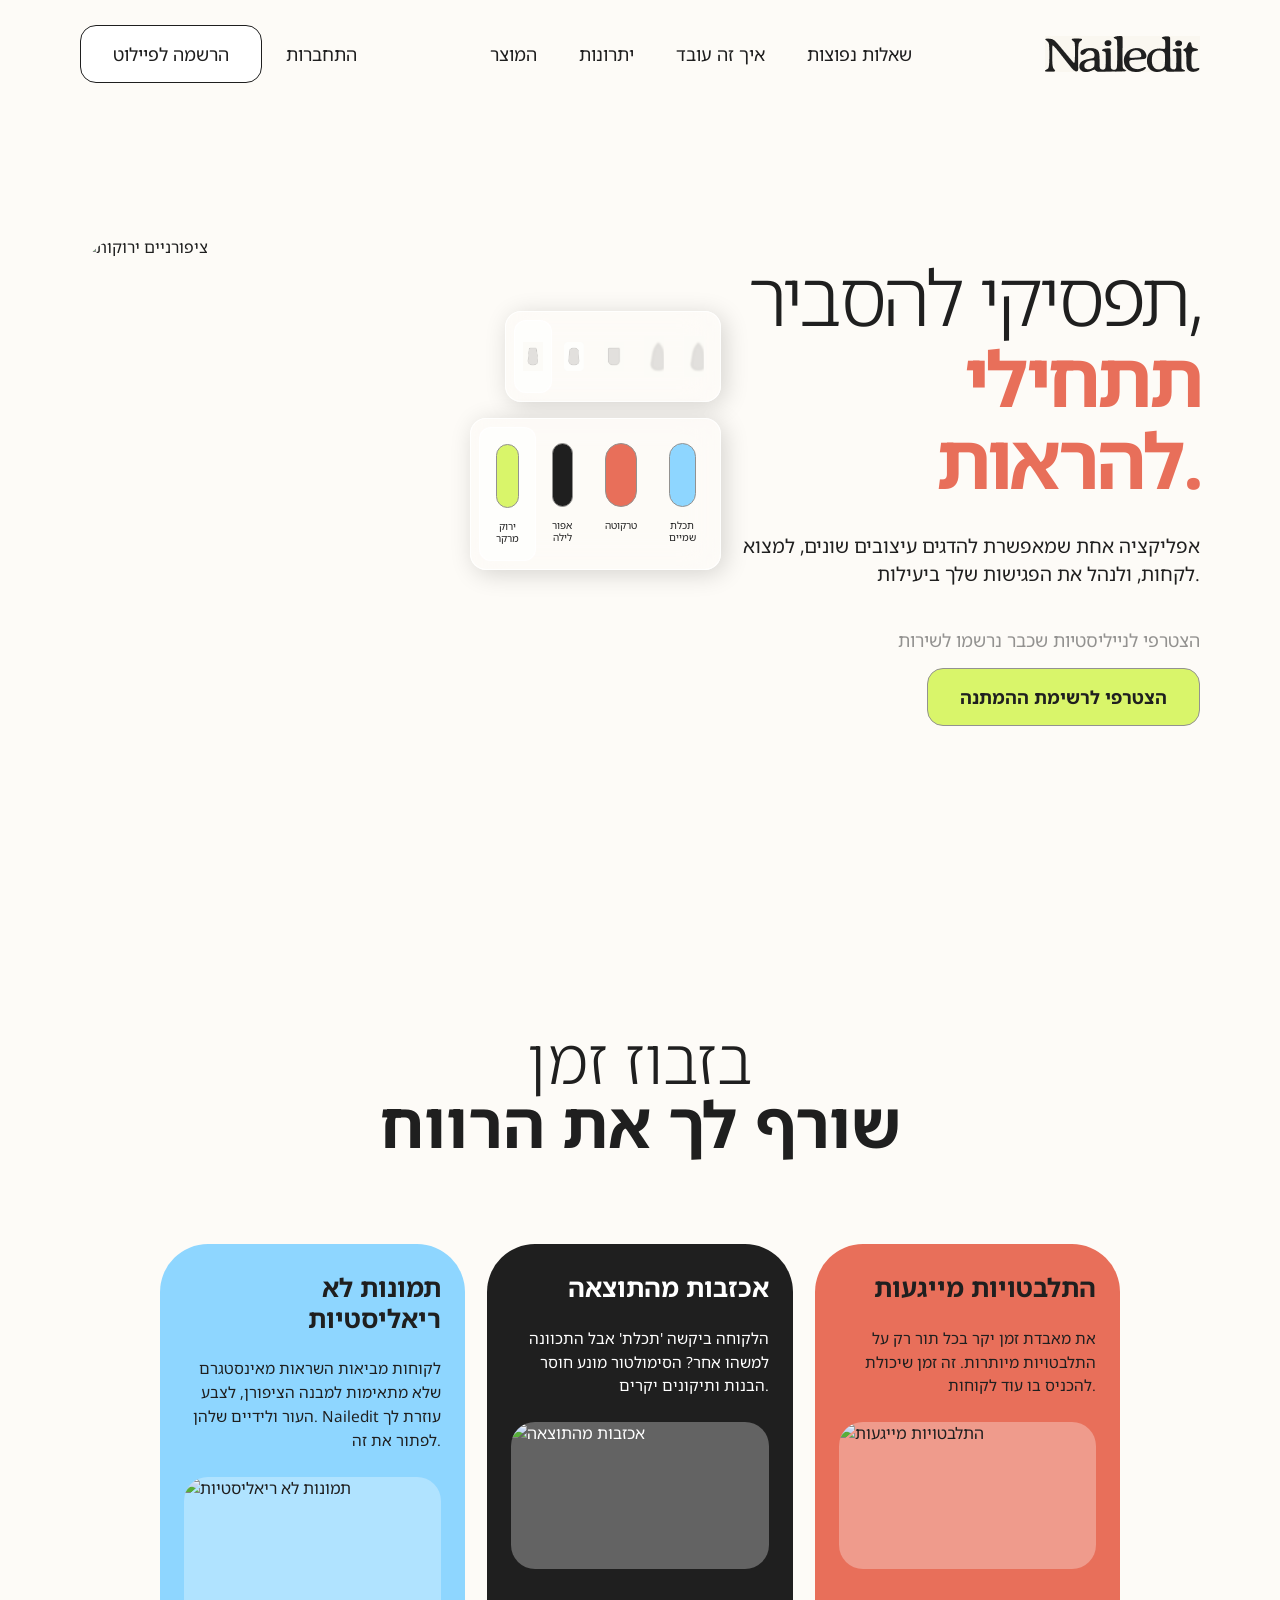
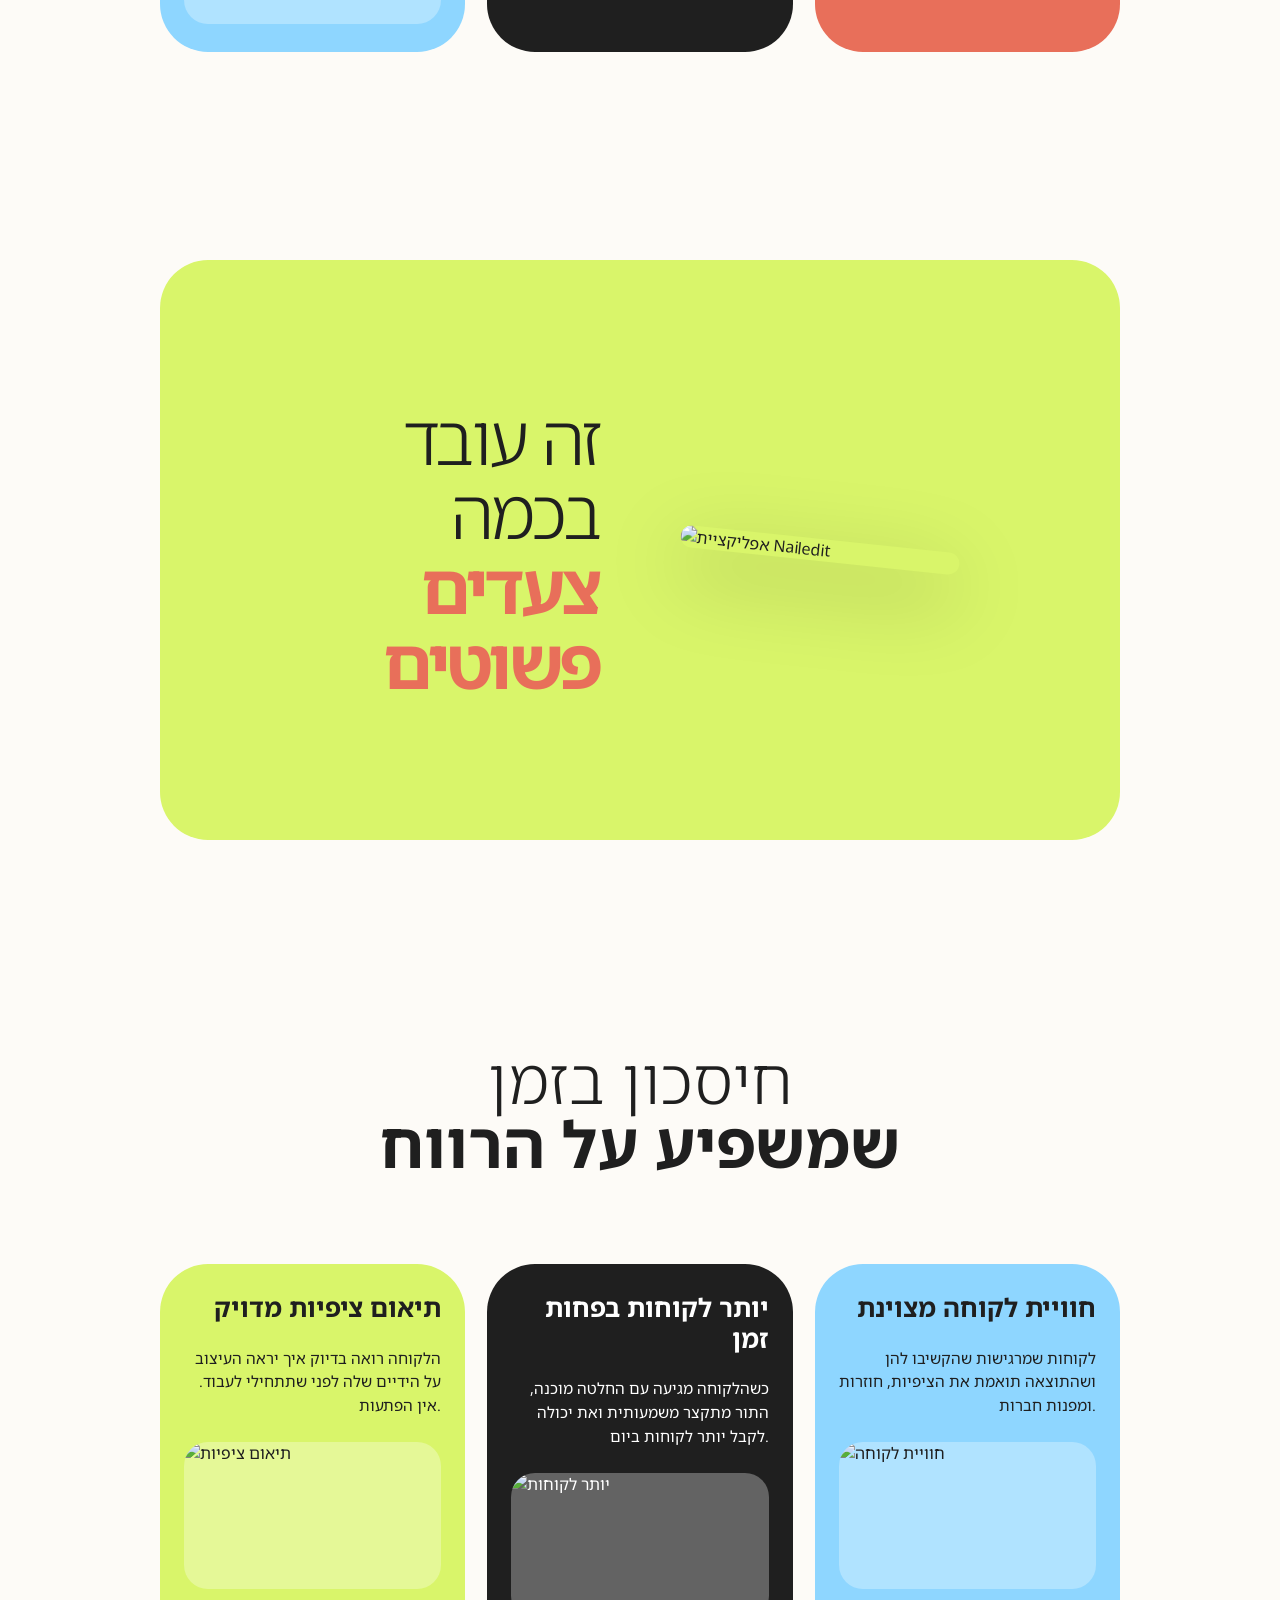
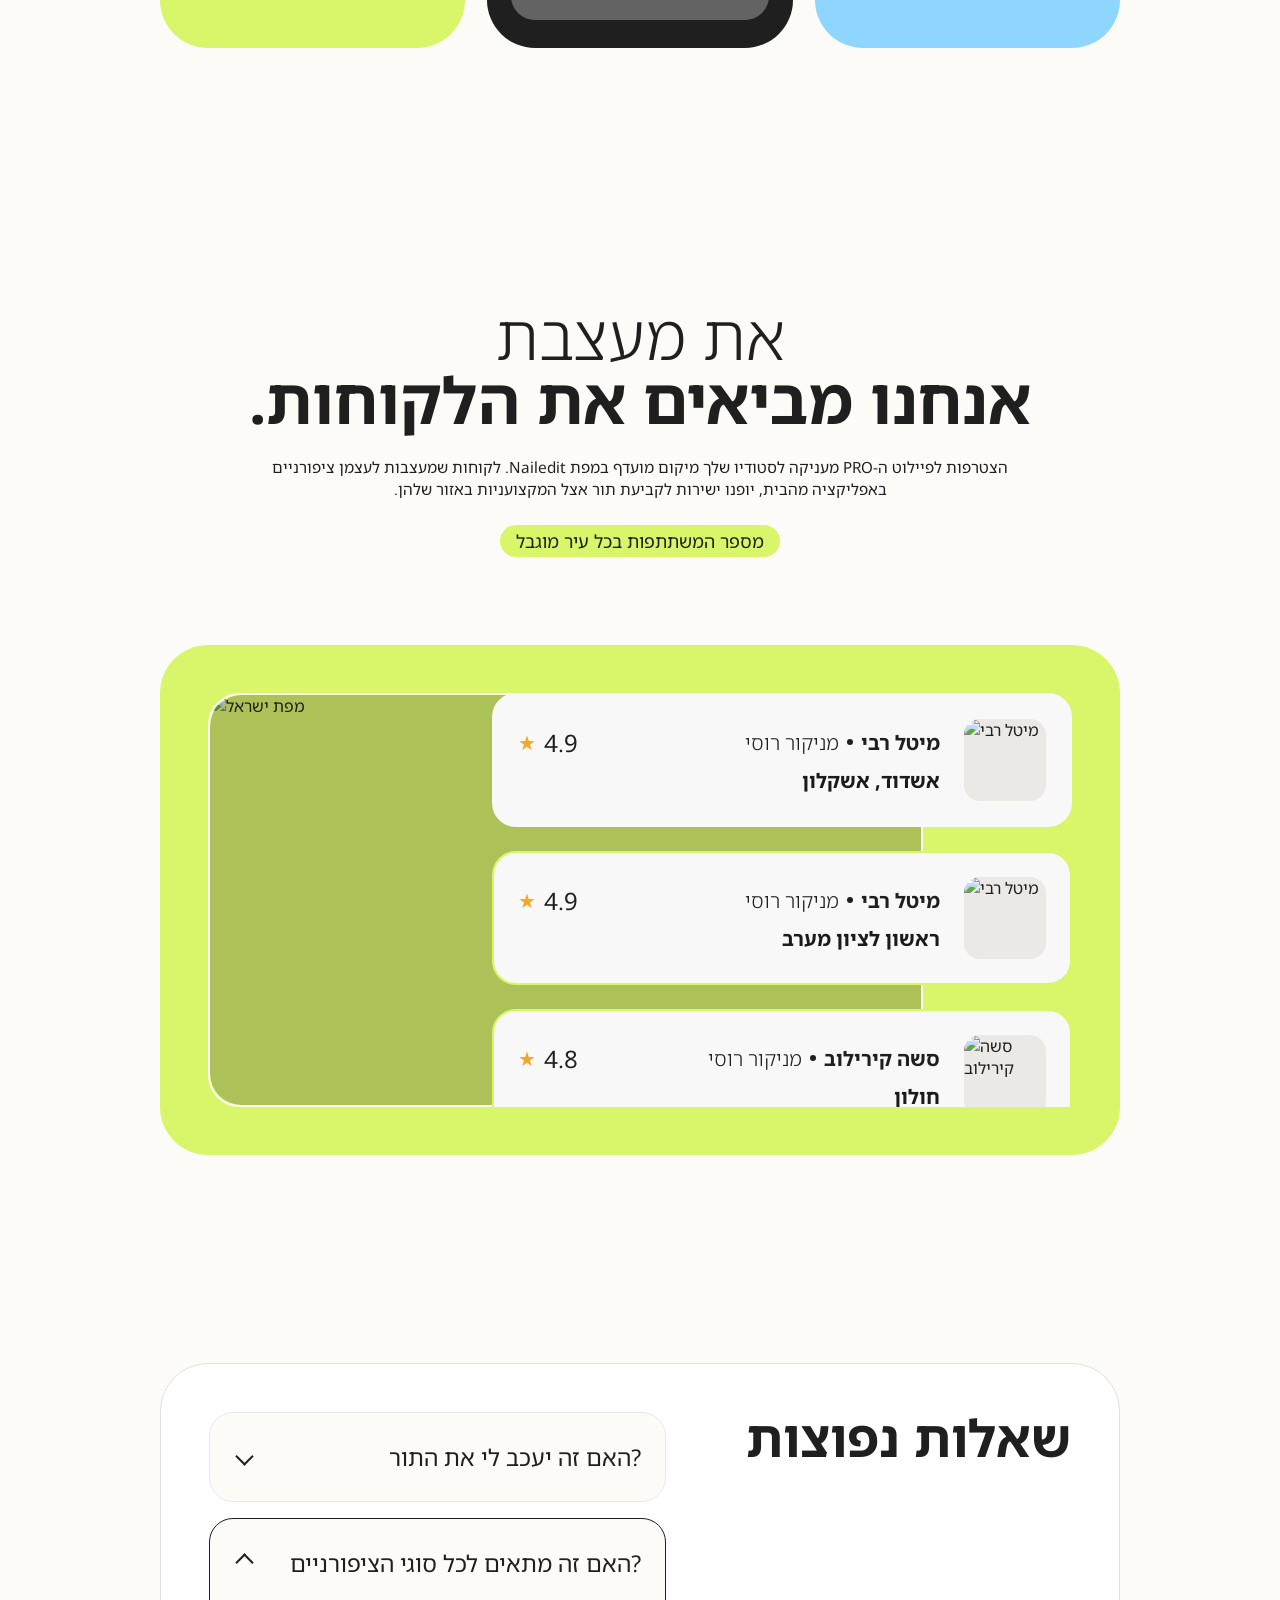
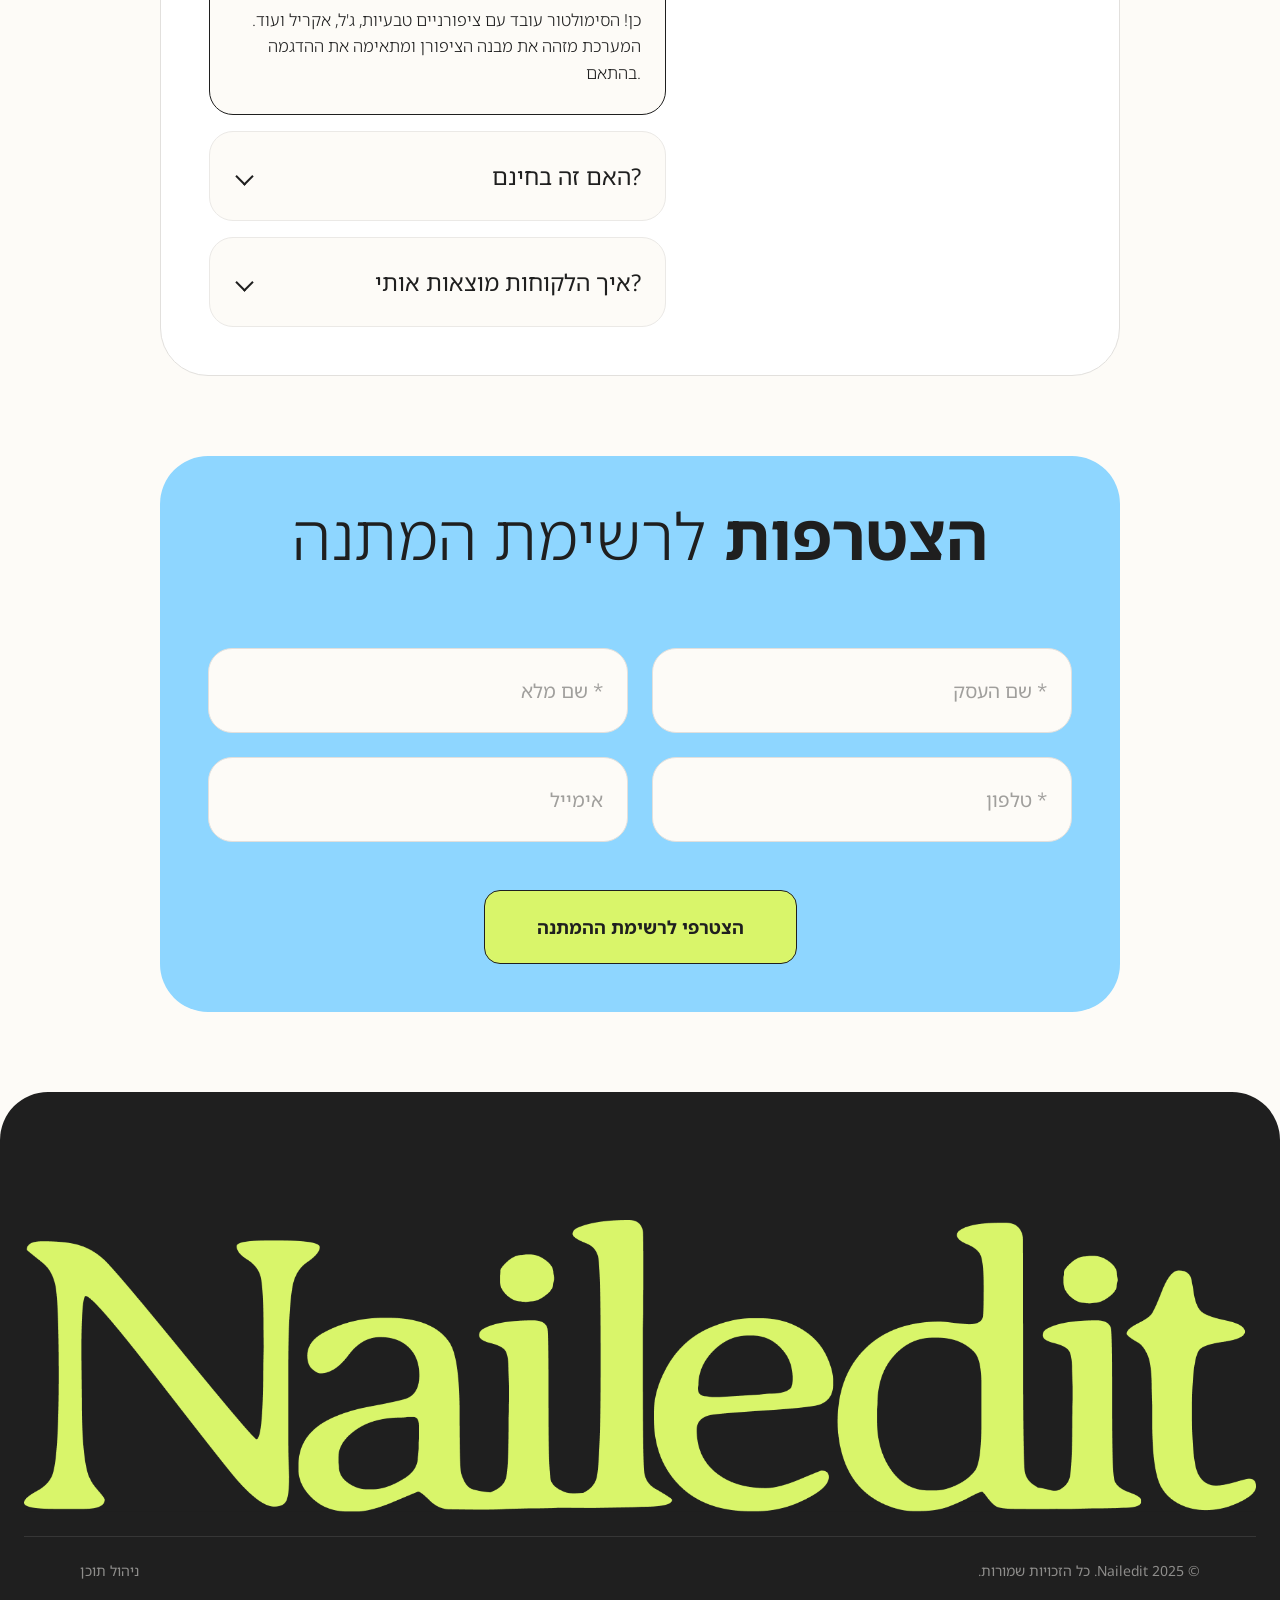
==== commit f43fcbf8: "Add all Figma assets as local files and update HTML image paths - Downloaded 20 assets from Figma vi" ====
--- a/index.html
+++ b/index.html
@@ -22,7 +22,7 @@
     <!-- Logo (right side in RTL) -->
     <div class="header-logo">
       <a href="/">
-        <img src="https://www.figma.com/api/mcp/asset/d2e2b7a8-abb8-4524-a64f-20548f22e524"
+        <img src="assets/logo.png"
              alt="Nailedit"
              onerror="this.style.display='none';this.nextElementSibling.style.display='block';" />
         <span style="display:none;font-size:22px;font-weight:700;letter-spacing:-1px;">Nailedit</span>
@@ -69,35 +69,35 @@
     <div class="hero-left">
       <div class="hero-image-wrap" role="img" aria-label="תמונת הגיבור — ידיים עם ציפורניים מעוצבות">
         <img id="hero-img-green" class="active" data-cms-img="hero.green"
-             src="https://www.figma.com/api/mcp/asset/ffac4fe0-1b4b-4c2a-91a3-577d6e10d062"
+             src="assets/hero-green.png"
              alt="ציפורניים ירוקות" loading="eager" />
         <img id="hero-img-blue" data-cms-img="hero.blue"
-             src="https://www.figma.com/api/mcp/asset/5713bf7d-479f-4797-9455-9d2eda2797f0"
+             src="assets/hero-blue.png"
              alt="ציפורניים תכלת" loading="lazy" />
         <img id="hero-img-dark" data-cms-img="hero.dark"
-             src="https://www.figma.com/api/mcp/asset/d03bdad5-0efc-4a21-915e-25a5bf7934cc"
+             src="assets/hero-dark.png"
              alt="ציפורניים כהות" loading="lazy" />
         <img id="hero-img-red" data-cms-img="hero.red"
-             src="https://www.figma.com/api/mcp/asset/1855386a-a904-4751-8724-6bf75a02ad08"
+             src="assets/hero-red.png"
              alt="ציפורניים אדומות" loading="lazy" />
       </div>
 
       <!-- Nail shape picker overlay -->
       <div class="nail-picker" aria-label="בחרי צורת ציפורן">
         <div class="nail-picker-item active" title="עגול">
-          <img src="https://www.figma.com/api/mcp/asset/a2f85cbc-621d-46ef-937e-82a34ecd8805" alt="צורה 1" />
+          <img src="assets/nail-1.png" alt="צורה 1" />
         </div>
         <div class="nail-picker-item" title="מרובע">
-          <img src="https://www.figma.com/api/mcp/asset/5021a749-66ec-4334-8500-fbf65d3ca1d3" alt="צורה 2" />
+          <img src="assets/nail-2.png" alt="צורה 2" />
         </div>
         <div class="nail-picker-item" title="שקדים">
-          <img src="https://www.figma.com/api/mcp/asset/e83da6b8-fb28-44fe-b731-6ae128836117" alt="צורה 3" />
+          <img src="assets/nail-3.png" alt="צורה 3" />
         </div>
         <div class="nail-picker-item" title="ארוך">
-          <img src="https://www.figma.com/api/mcp/asset/e0a4f42c-c300-4006-b11a-44d8864c6565" alt="צורה 4" />
+          <img src="assets/nail-4.png" alt="צורה 4" />
         </div>
         <div class="nail-picker-item" title="מחודד">
-          <img src="https://www.figma.com/api/mcp/asset/e674bb84-81b5-4a56-954e-c356db62c6e9" alt="צורה 5" />
+          <img src="assets/nail-5.png" alt="צורה 5" />
         </div>
       </div>
 
@@ -162,7 +162,7 @@
         </div>
         <div class="card-image">
           <img data-cms-img="problems.card1"
-               src="https://www.figma.com/api/mcp/asset/593ab681-f9f4-4326-ba24-08fce2826edd"
+               src="assets/problems-1.png"
                alt="תמונות לא ריאליסטיות" loading="lazy" />
         </div>
       </div>
@@ -174,7 +174,7 @@
         </div>
         <div class="card-image">
           <img data-cms-img="problems.card2"
-               src="https://www.figma.com/api/mcp/asset/17ccc829-eee9-4e7c-a9ae-881b3fb78f5c"
+               src="assets/problems-2.png"
                alt="אכזבות מהתוצאה" loading="lazy" />
         </div>
       </div>
@@ -186,7 +186,7 @@
         </div>
         <div class="card-image">
           <img data-cms-img="problems.card3"
-               src="https://www.figma.com/api/mcp/asset/4235ab15-cab7-4483-9932-0e497448cfe5"
+               src="assets/problems-3.png"
                alt="התלבטויות מייגעות" loading="lazy" />
         </div>
       </div>
@@ -208,7 +208,7 @@
       </div>
       <div class="how-phone">
         <img data-cms-img="howItWorks.phone"
-             src="https://www.figma.com/api/mcp/asset/30200de4-7a52-4c11-8805-34c16d47d91e"
+             src="assets/phone-mockup.png"
              alt="אפליקציית Nailedit" loading="lazy" />
       </div>
     </div>
@@ -235,7 +235,7 @@
         </div>
         <div class="card-image">
           <img data-cms-img="benefits.card1"
-               src="https://www.figma.com/api/mcp/asset/63fca0ff-3d4e-418a-b38f-392ba38ea2c9"
+               src="assets/benefits-1.png"
                alt="תיאום ציפיות" loading="lazy" />
         </div>
       </div>
@@ -247,7 +247,7 @@
         </div>
         <div class="card-image">
           <img data-cms-img="benefits.card2"
-               src="https://www.figma.com/api/mcp/asset/efc60a15-93be-489b-9711-c6450c035d54"
+               src="assets/benefits-2.png"
                alt="יותר לקוחות" loading="lazy" />
         </div>
       </div>
@@ -259,7 +259,7 @@
         </div>
         <div class="card-image">
           <img data-cms-img="benefits.card3"
-               src="https://www.figma.com/api/mcp/asset/155cbfab-2589-41b0-9cd8-0448dafa9fe6"
+               src="assets/benefits-3.png"
                alt="חוויית לקוחה" loading="lazy" />
         </div>
       </div>
@@ -286,7 +286,7 @@
     <div class="map-card fade-in">
       <div class="map-bg">
         <img data-cms-img="map.bg"
-             src="https://www.figma.com/api/mcp/asset/ab3116c4-3b24-494a-a051-0b62d399b1a8"
+             src="assets/map.png"
              alt="מפת ישראל" loading="lazy" />
       </div>
 
@@ -308,7 +308,7 @@
             <div class="stylist-location">אשדוד, אשקלון</div>
           </div>
           <img class="stylist-photo" data-cms-img="map.stylist1"
-               src="https://www.figma.com/api/mcp/asset/d4ce98a7-a5bb-46a5-96f5-6b14b1bf74ff"
+               src="assets/stylist.svg"
                alt="מיטל רבי" loading="lazy" />
         </div>
         <!-- Stylist 2 -->
@@ -328,7 +328,7 @@
             <div class="stylist-location">ראשון לציון מערב</div>
           </div>
           <img class="stylist-photo" data-cms-img="map.stylist2"
-               src="https://www.figma.com/api/mcp/asset/d4ce98a7-a5bb-46a5-96f5-6b14b1bf74ff"
+               src="assets/stylist.svg"
                alt="מיטל רבי" loading="lazy" />
         </div>
         <!-- Stylist 3 -->
@@ -348,7 +348,7 @@
             <div class="stylist-location">חולון</div>
           </div>
           <img class="stylist-photo" data-cms-img="map.stylist3"
-               src="https://www.figma.com/api/mcp/asset/d4ce98a7-a5bb-46a5-96f5-6b14b1bf74ff"
+               src="assets/stylist.svg"
                alt="סשה קירילוב" loading="lazy" />
         </div>
         <!-- Stylist 4 -->
@@ -368,7 +368,7 @@
             <div class="stylist-location">אזור</div>
           </div>
           <img class="stylist-photo" data-cms-img="map.stylist4"
-               src="https://www.figma.com/api/mcp/asset/d4ce98a7-a5bb-46a5-96f5-6b14b1bf74ff"
+               src="assets/stylist.svg"
                alt="מיטל רבי" loading="lazy" />
         </div>
         <!-- Stylist 5 -->
@@ -388,7 +388,7 @@
             <div class="stylist-location">אשדוד, אשקלון</div>
           </div>
           <img class="stylist-photo" data-cms-img="map.stylist5"
-               src="https://www.figma.com/api/mcp/asset/d4ce98a7-a5bb-46a5-96f5-6b14b1bf74ff"
+               src="assets/stylist.svg"
                alt="עדי שמחון" loading="lazy" />
         </div>
       </div>
@@ -491,7 +491,7 @@
 <footer id="footer">
   <div class="footer-logo-wrap">
     <img class="footer-logo-img"
-         src="https://www.figma.com/api/mcp/asset/e01496f9-7f8f-4b0f-a7af-84e3b76f0aa8"
+         src="assets/footer-logo.png"
          alt="Nailedit"
          onerror="this.style.display='none';document.getElementById('footer-text').style.display='block';"
          loading="lazy" />
--- a/css/style.css
+++ b/css/style.css
@@ -44,7 +44,6 @@
 .heading-lg {
   font-size: clamp(36px, 5vw, 88px);
   line-height: 1;
-  font-weight: 700;
 }
 .heading-md {
   font-size: clamp(22px, 2.5vw, 32px);
@@ -89,6 +88,7 @@
 .header-logo img {
   height: 36px;
   width: auto;
+  mix-blend-mode: multiply;
 }
 .header-nav {
   display: flex;
@@ -184,6 +184,7 @@
 }
 .hero-inner {
   display: flex;
+  direction: ltr;
   align-items: flex-start;
   justify-content: space-between;
   gap: 40px;
@@ -193,7 +194,7 @@
 .hero-left {
   position: relative;
   flex-shrink: 0;
-  width: 47%;
+  width: 52%;
 }
 .hero-image-wrap {
   position: relative;
@@ -217,8 +218,8 @@
 /* Nail shape picker */
 .nail-picker {
   position: absolute;
-  top: 117px;
-  right: -5px;
+  top: 16%;
+  right: -10%;
   width: min(338px, 37%);
   background: rgba(253,251,247,0.64);
   backdrop-filter: blur(18px);
@@ -250,8 +251,8 @@
 /* Color panel */
 .color-panel {
   position: absolute;
-  bottom: -20px;
-  right: -5px;
+  top: 39%;
+  right: -10%;
   width: min(391px, 43%);
   background: rgba(253,251,247,0.64);
   backdrop-filter: blur(18px);
@@ -345,7 +346,7 @@
 
 @media (max-width: 1024px) {
   .hero-inner {
-    flex-direction: column-reverse;
+    flex-direction: column;
     padding: 60px 20px 60px;
     gap: 40px;
   }
@@ -353,7 +354,7 @@
   .hero-right { align-items: flex-end; width: 100%; }
   .hero-image-wrap { padding-bottom: 72%; }
   .nail-picker { top: 40px; right: 0; width: 280px; }
-  .color-panel { bottom: -100px; right: 0; width: 100%; position: relative; bottom: auto; margin-top: 12px; }
+  .color-panel { position: relative; top: auto; right: auto; width: 100%; margin-top: 12px; }
   .hero-heading { font-size: clamp(36px, 9vw, 72px); }
   .hero-subtext { font-size: 18px; }
 }
@@ -380,6 +381,7 @@
 .section-title-block .bold { font-weight: 700; display: block; }
 .cards-row {
   display: flex;
+  direction: ltr;
   gap: 22px;
 }
 .card {
@@ -426,6 +428,7 @@
   border-radius: var(--radius-2xl);
   padding: 80px 160px;
   display: flex;
+  direction: ltr;
   align-items: center;
   justify-content: center;
   gap: 80px;
@@ -515,6 +518,7 @@
   overflow: hidden;
   min-height: 510px;
   display: flex;
+  direction: ltr;
   align-items: flex-end;
   justify-content: flex-end;
 }
@@ -572,6 +576,7 @@
 .rating-num { font-size: 24px; font-weight: 400; }
 .stylist-name-service {
   display: flex;
+  direction: rtl;
   align-items: center;
   gap: 8px;
   font-size: 20px;
@@ -616,6 +621,7 @@
 }
 .faq-inner {
   display: flex;
+  direction: ltr;
   gap: 80px;
   align-items: flex-start;
   justify-content: flex-end;
